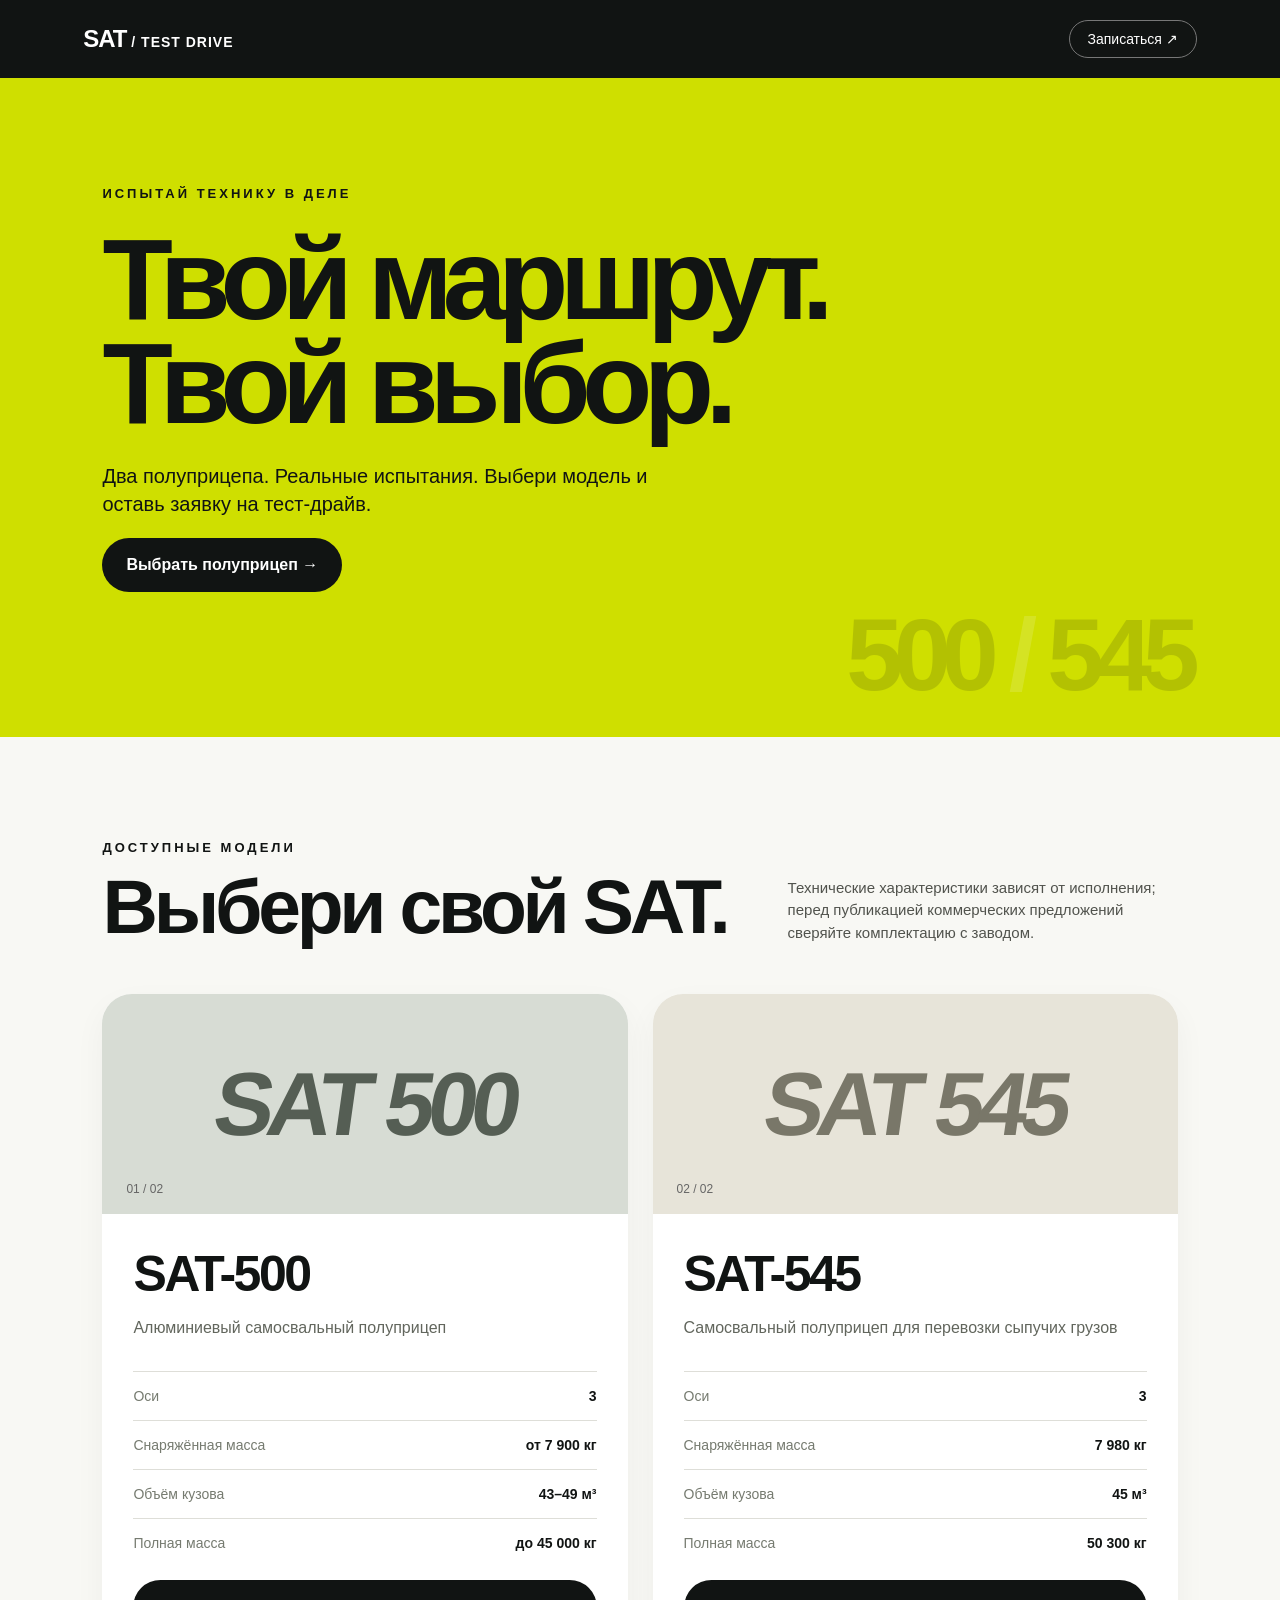
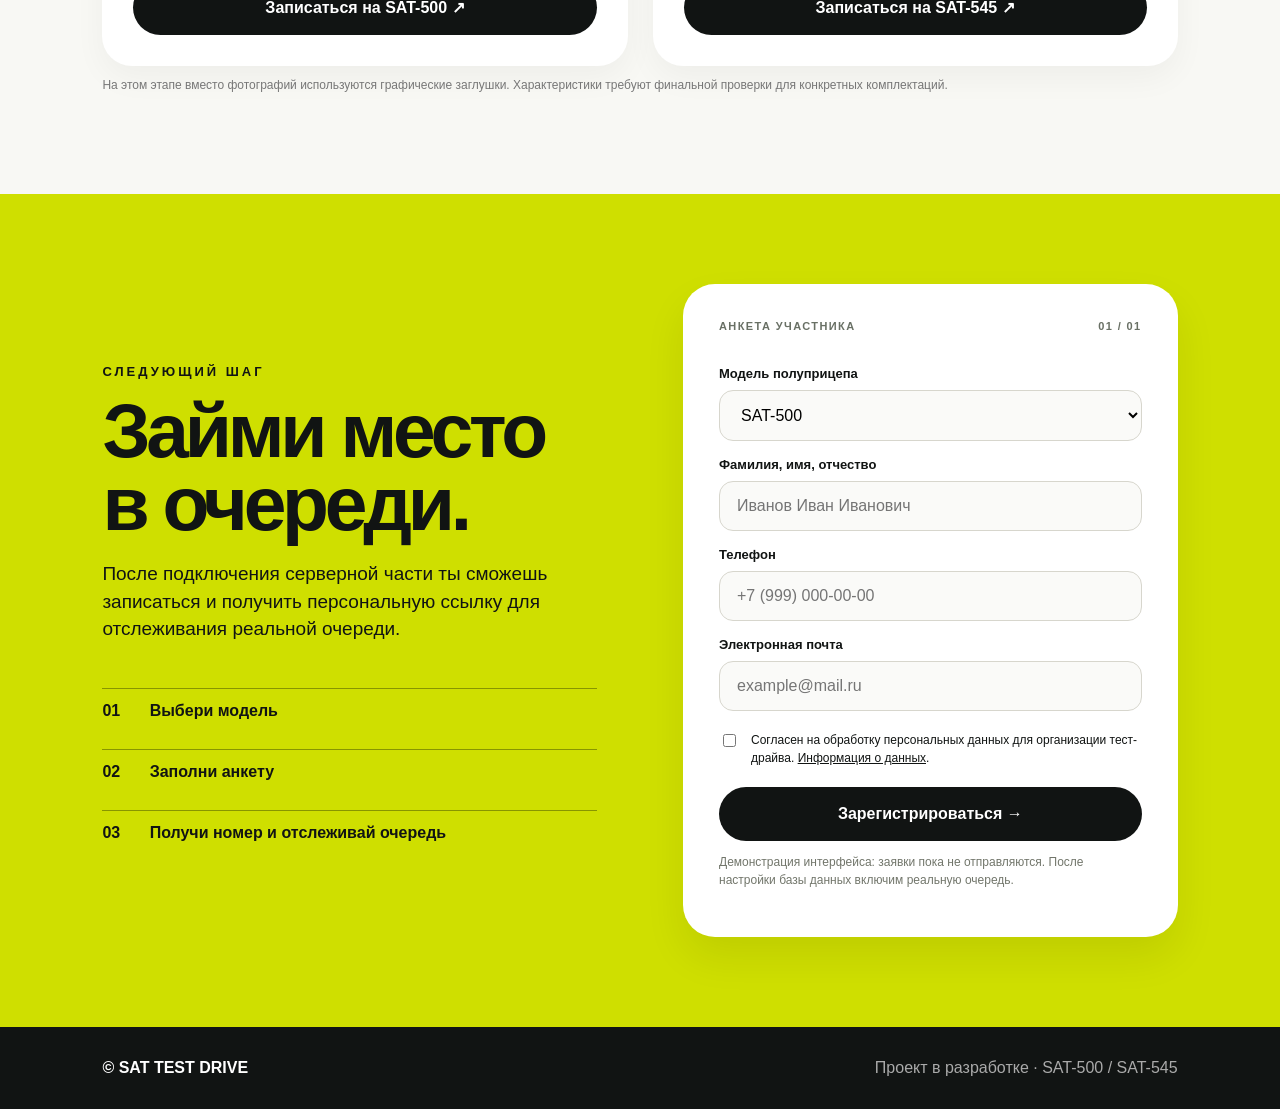
==== index.html @ 280008b7 "Add SAT Test Drive landing page and registration UI preview" ====
<!doctype html>
<html lang="ru"><head><meta charset="utf-8"><meta name="viewport" content="width=device-width,initial-scale=1"><meta name="theme-color" content="#cfdf00"><title>SAT Test Drive — запись на тест-драйв</title><meta name="description" content="Выберите полуприцеп SAT-500 или SAT-545 и запишитесь на тест-драйв."><link rel="stylesheet" href="assets/style.css"></head>
<body><header class="top"><a class="brand" href="#">SAT<span> / TEST DRIVE</span></a><a class="toplink" href="#form">Записаться ↗</a></header>
<main><section class="hero"><div class="eyebrow">ИСПЫТАЙ ТЕХНИКУ В ДЕЛЕ</div><h1>Твой маршрут.<br>Твой выбор.</h1><p>Два полуприцепа. Реальные испытания. Выбери модель и оставь заявку на тест-драйв.</p><a class="blackbutton" href="#models">Выбрать полуприцеп →</a><div class="hero-decoration">500 <span>/</span> 545</div></section>
<section class="models section" id="models"><div class="section-heading"><div><p class="eyebrow">ДОСТУПНЫЕ МОДЕЛИ</p><h2>Выбери свой SAT.</h2></div><p>Технические характеристики зависят от исполнения; перед публикацией коммерческих предложений сверяйте комплектацию с заводом.</p></div><div class="cards">
<article class="model-card"><div class="model-art"><div class="truck">SAT <strong>500</strong></div><span>01 / 02</span></div><div class="card-inside"><h3>SAT-500</h3><p class="muted">Алюминиевый самосвальный полуприцеп</p><div class="spec"><span>Оси</span><b>3</b></div><div class="spec"><span>Снаряжённая масса</span><b>от 7 900 кг</b></div><div class="spec"><span>Объём кузова</span><b>43–49 м³</b></div><div class="spec"><span>Полная масса</span><b>до 45 000 кг</b></div><button class="select-model" data-model="SAT-500">Записаться на SAT-500 ↗</button></div></article>
<article class="model-card"><div class="model-art second"><div class="truck">SAT <strong>545</strong></div><span>02 / 02</span></div><div class="card-inside"><h3>SAT-545</h3><p class="muted">Самосвальный полуприцеп для перевозки сыпучих грузов</p><div class="spec"><span>Оси</span><b>3</b></div><div class="spec"><span>Снаряжённая масса</span><b>7 980 кг</b></div><div class="spec"><span>Объём кузова</span><b>45 м³</b></div><div class="spec"><span>Полная масса</span><b>50 300 кг</b></div><button class="select-model" data-model="SAT-545">Записаться на SAT-545 ↗</button></div></article>
</div><p class="footnote">На этом этапе вместо фотографий используются графические заглушки. Характеристики требуют финальной проверки для конкретных комплектаций.</p></section>
<section class="signup section" id="form"><div class="signup-text"><p class="eyebrow">СЛЕДУЮЩИЙ ШАГ</p><h2>Займи место<br>в очереди.</h2><p>После подключения серверной части ты сможешь записаться и получить персональную ссылку для отслеживания реальной очереди.</p><div class="steps"><p><b>01</b> Выбери модель</p><p><b>02</b> Заполни анкету</p><p><b>03</b> Получи номер и отслеживай очередь</p></div></div><form class="form-card" id="application"><div class="form-top"><span>АНКЕТА УЧАСТНИКА</span><span>01 / 01</span></div><label for="model">Модель полуприцепа</label><select id="model" name="model" required><option>SAT-500</option><option>SAT-545</option></select><label for="fullname">Фамилия, имя, отчество</label><input id="fullname" name="name" autocomplete="name" placeholder="Иванов Иван Иванович" required minlength="5"><label for="phone">Телефон</label><input id="phone" name="phone" autocomplete="tel" type="tel" placeholder="+7 (999) 000-00-00" required><label for="email">Электронная почта</label><input id="email" name="email" autocomplete="email" type="email" placeholder="example@mail.ru" required><label class="consent"><input type="checkbox" required> <span>Согласен на обработку персональных данных для организации тест-драйва. <a href="privacy.html">Информация о данных</a>.</span></label><button class="submit" type="submit">Зарегистрироваться →</button><p class="form-notice" role="status" id="form-message">Демонстрация интерфейса: заявки пока не отправляются. После настройки базы данных включим реальную очередь.</p></form></section></main><footer>© SAT TEST DRIVE <span>Проект в разработке · SAT-500 / SAT-545</span></footer><script src="assets/app.js" defer></script></body></html>
---- assets/style.css ----
:root{--lime:#cfdf00;--black:#111413;--cream:#f8f8f4}*{box-sizing:border-box}html{scroll-behavior:smooth}body{margin:0;background:var(--cream);font-family:Arial,Helvetica,sans-serif;color:var(--black)}button,input,select{font:inherit}a{color:inherit}.top{height:78px;padding:0 6.5%;display:flex;align-items:center;justify-content:space-between;background:#111413;color:white}.brand{text-decoration:none;font-weight:900;font-size:24px;letter-spacing:-1px}.brand span{font-size:14px;letter-spacing:1px}.toplink{text-decoration:none;border:1px solid #777;border-radius:22px;padding:10px 18px;font-size:14px}.hero{position:relative;overflow:hidden;background:var(--lime);padding:108px 8% 145px;min-height:570px}.eyebrow{font-size:13px;font-weight:900;letter-spacing:3px}.hero h1{font-size:clamp(58px,9vw,138px);line-height:.9;letter-spacing:-.075em;margin:27px 0}.hero p{max-width:580px;font-size:20px;line-height:1.4}.blackbutton,.select-model,.submit{display:inline-block;border:0;border-radius:38px;background:var(--black);color:white;text-decoration:none;font-weight:800;padding:18px 24px;cursor:pointer}.hero-decoration{position:absolute;right:7%;bottom:23px;font-size:clamp(50px,8vw,130px);font-weight:900;opacity:.14;letter-spacing:-.09em}.hero-decoration span{color:white}.section{padding:90px 8%}.section-heading{display:flex;justify-content:space-between;gap:40px;align-items:end;margin-bottom:35px}.section-heading h2,.signup h2{font-size:clamp(43px,6vw,80px);line-height:.96;letter-spacing:-.055em;margin:15px 0}.section-heading>p{max-width:390px;color:#51534d;font-size:15px;line-height:1.5}.cards{display:grid;grid-template-columns:repeat(2,minmax(0,1fr));gap:25px}.model-card{background:#fff;border-radius:30px;overflow:hidden;box-shadow:0 12px 32px #0000000b}.model-art{position:relative;background:#d7dcd4;min-height:220px;display:flex;align-items:center;justify-content:center}.model-art.second{background:#e7e4d9}.model-art>span{position:absolute;bottom:18px;left:24px;color:#666;font-size:12px}.truck{font-size:clamp(45px,7vw,115px);font-weight:900;letter-spacing:-.075em;color:#555e54;transform:skew(-8deg)}.second .truck{color:#797769}.card-inside{padding:31px}.card-inside h3{font-size:50px;margin:0;letter-spacing:-.05em}.muted{color:#62665d;min-height:36px}.spec{border-top:1px solid #deded8;display:flex;justify-content:space-between;gap:20px;padding:16px 0;font-size:14px}.spec span{color:#767b70}.spec b{text-align:right}.select-model{width:100%;margin-top:13px}.footnote{font-size:12px;color:#777}.signup{background:var(--lime);display:grid;grid-template-columns:1fr 1fr;gap:8%;align-items:center}.signup-text>p:not(.eyebrow){max-width:480px;font-size:19px;line-height:1.45}.steps{margin-top:45px;font-weight:700}.steps p{border-top:1px solid #889500;padding:13px 0}.steps b{margin-right:25px}.form-card{background:white;padding:36px;border-radius:32px;display:flex;flex-direction:column;box-shadow:0 20px 40px #00000014}.form-top{display:flex;justify-content:space-between;font-size:11px;color:#697065;font-weight:900;letter-spacing:1.4px;margin-bottom:18px}.form-card>label:not(.consent){font-size:13px;font-weight:800;margin:16px 0 9px}.form-card>input,.form-card>select{border:1px solid #d7d6cd;border-radius:14px;padding:15px 17px;background:#fafaf8;min-width:0}.consent{display:flex;gap:12px;align-items:start;font-size:12px;line-height:1.5;margin:20px 0}.consent input{accent-color:#171717}.submit{width:100%}.form-notice{color:#72766b;font-size:12px;line-height:1.5}footer{background:var(--black);color:white;padding:32px 8%;font-weight:900;display:flex;justify-content:space-between;gap:20px}footer span{font-weight:400;color:#aaa}@media(max-width:760px){.top{height:64px;padding:0 6%}.brand{font-size:19px}.brand span{font-size:10px}.hero{padding:75px 6% 110px;min-height:460px}.hero p{font-size:17px}.section{padding:65px 6%}.section-heading{display:block}.cards,.signup{grid-template-columns:1fr}.signup{gap:35px}.form-card{padding:24px}.model-art{min-height:170px}.card-inside h3{font-size:40px}footer{display:block}footer span{display:block;margin-top:10px}}
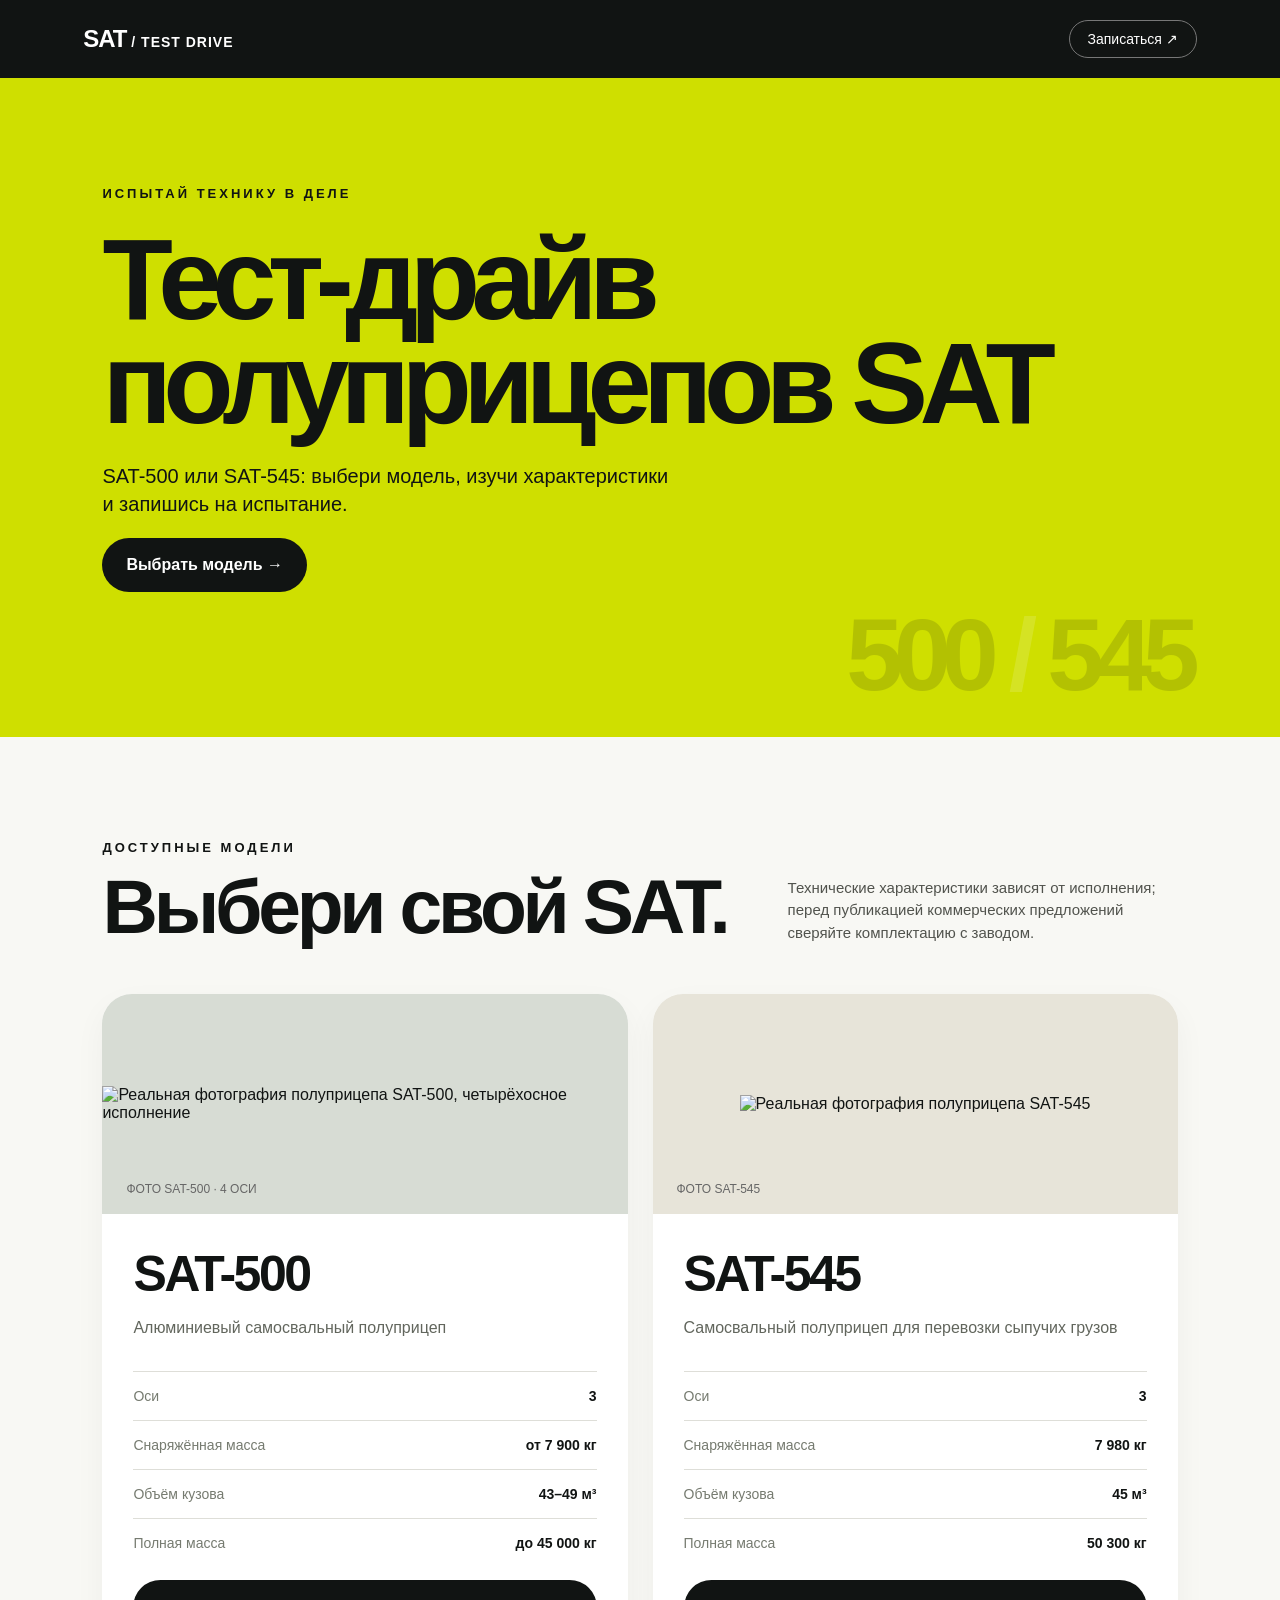
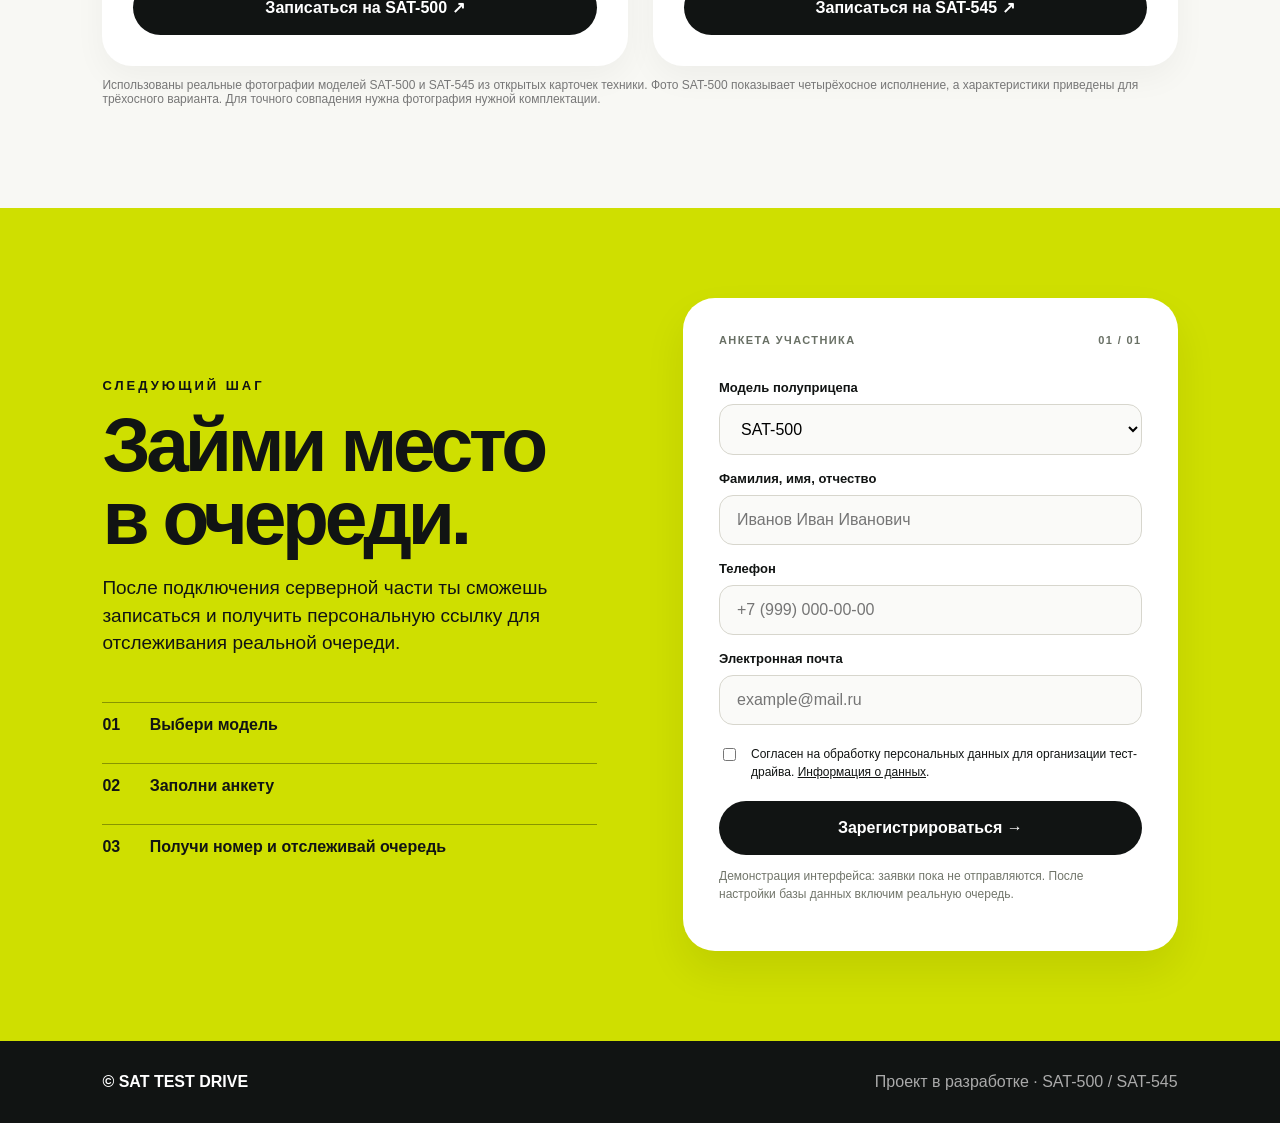
==== commit befa91c4: "Use real SAT trailer photos and compact hero copy" ====
--- a/index.html
+++ b/index.html
@@ -1,9 +1,9 @@
 <!doctype html>
 <html lang="ru"><head><meta charset="utf-8"><meta name="viewport" content="width=device-width,initial-scale=1"><meta name="theme-color" content="#cfdf00"><title>SAT Test Drive — запись на тест-драйв</title><meta name="description" content="Выберите полуприцеп SAT-500 или SAT-545 и запишитесь на тест-драйв."><link rel="stylesheet" href="assets/style.css"></head>
 <body><header class="top"><a class="brand" href="#">SAT<span> / TEST DRIVE</span></a><a class="toplink" href="#form">Записаться ↗</a></header>
-<main><section class="hero"><div class="eyebrow">ИСПЫТАЙ ТЕХНИКУ В ДЕЛЕ</div><h1>Твой маршрут.<br>Твой выбор.</h1><p>Два полуприцепа. Реальные испытания. Выбери модель и оставь заявку на тест-драйв.</p><a class="blackbutton" href="#models">Выбрать полуприцеп →</a><div class="hero-decoration">500 <span>/</span> 545</div></section>
+<main><section class="hero"><div class="eyebrow">ИСПЫТАЙ ТЕХНИКУ В ДЕЛЕ</div><h1>Тест-драйв<br>полуприцепов SAT</h1><p>SAT-500 или SAT-545: выбери модель, изучи характеристики и запишись на испытание.</p><a class="blackbutton" href="#models">Выбрать модель →</a><div class="hero-decoration">500 <span>/</span> 545</div></section>
 <section class="models section" id="models"><div class="section-heading"><div><p class="eyebrow">ДОСТУПНЫЕ МОДЕЛИ</p><h2>Выбери свой SAT.</h2></div><p>Технические характеристики зависят от исполнения; перед публикацией коммерческих предложений сверяйте комплектацию с заводом.</p></div><div class="cards">
-<article class="model-card"><div class="model-art"><div class="truck">SAT <strong>500</strong></div><span>01 / 02</span></div><div class="card-inside"><h3>SAT-500</h3><p class="muted">Алюминиевый самосвальный полуприцеп</p><div class="spec"><span>Оси</span><b>3</b></div><div class="spec"><span>Снаряжённая масса</span><b>от 7 900 кг</b></div><div class="spec"><span>Объём кузова</span><b>43–49 м³</b></div><div class="spec"><span>Полная масса</span><b>до 45 000 кг</b></div><button class="select-model" data-model="SAT-500">Записаться на SAT-500 ↗</button></div></article>
-<article class="model-card"><div class="model-art second"><div class="truck">SAT <strong>545</strong></div><span>02 / 02</span></div><div class="card-inside"><h3>SAT-545</h3><p class="muted">Самосвальный полуприцеп для перевозки сыпучих грузов</p><div class="spec"><span>Оси</span><b>3</b></div><div class="spec"><span>Снаряжённая масса</span><b>7 980 кг</b></div><div class="spec"><span>Объём кузова</span><b>45 м³</b></div><div class="spec"><span>Полная масса</span><b>50 300 кг</b></div><button class="select-model" data-model="SAT-545">Записаться на SAT-545 ↗</button></div></article>
-</div><p class="footnote">На этом этапе вместо фотографий используются графические заглушки. Характеристики требуют финальной проверки для конкретных комплектаций.</p></section>
+<article class="model-card"><div class="model-art photo"><img loading="lazy" src="https://frankfurt.apollo.olxcdn.com/v1/files/pwm90kp4ujse2-KZ/image%3Bs%3D4160x3120" alt="Реальная фотография полуприцепа SAT-500, четырёхосное исполнение"><span>ФОТО SAT-500 · 4 ОСИ</span></div><div class="card-inside"><h3>SAT-500</h3><p class="muted">Алюминиевый самосвальный полуприцеп</p><div class="spec"><span>Оси</span><b>3</b></div><div class="spec"><span>Снаряжённая масса</span><b>от 7 900 кг</b></div><div class="spec"><span>Объём кузова</span><b>43–49 м³</b></div><div class="spec"><span>Полная масса</span><b>до 45 000 кг</b></div><button class="select-model" data-model="SAT-500">Записаться на SAT-500 ↗</button></div></article>
+<article class="model-card"><div class="model-art photo second"><img loading="lazy" src="https://satpricep.ru/upload/dev2fun.imagecompress/webp/resize_cache/iblock/8a6/940_640_0/tsmisk24qf23z0ww7xgjf1qdowt82i4n.webp" alt="Реальная фотография полуприцепа SAT-545"><span>ФОТО SAT-545</span></div><div class="card-inside"><h3>SAT-545</h3><p class="muted">Самосвальный полуприцеп для перевозки сыпучих грузов</p><div class="spec"><span>Оси</span><b>3</b></div><div class="spec"><span>Снаряжённая масса</span><b>7 980 кг</b></div><div class="spec"><span>Объём кузова</span><b>45 м³</b></div><div class="spec"><span>Полная масса</span><b>50 300 кг</b></div><button class="select-model" data-model="SAT-545">Записаться на SAT-545 ↗</button></div></article>
+</div><p class="footnote">Использованы реальные фотографии моделей SAT-500 и SAT-545 из открытых карточек техники. Фото SAT-500 показывает четырёхосное исполнение, а характеристики приведены для трёхосного варианта. Для точного совпадения нужна фотография нужной комплектации.</p></section>
 <section class="signup section" id="form"><div class="signup-text"><p class="eyebrow">СЛЕДУЮЩИЙ ШАГ</p><h2>Займи место<br>в очереди.</h2><p>После подключения серверной части ты сможешь записаться и получить персональную ссылку для отслеживания реальной очереди.</p><div class="steps"><p><b>01</b> Выбери модель</p><p><b>02</b> Заполни анкету</p><p><b>03</b> Получи номер и отслеживай очередь</p></div></div><form class="form-card" id="application"><div class="form-top"><span>АНКЕТА УЧАСТНИКА</span><span>01 / 01</span></div><label for="model">Модель полуприцепа</label><select id="model" name="model" required><option>SAT-500</option><option>SAT-545</option></select><label for="fullname">Фамилия, имя, отчество</label><input id="fullname" name="name" autocomplete="name" placeholder="Иванов Иван Иванович" required minlength="5"><label for="phone">Телефон</label><input id="phone" name="phone" autocomplete="tel" type="tel" placeholder="+7 (999) 000-00-00" required><label for="email">Электронная почта</label><input id="email" name="email" autocomplete="email" type="email" placeholder="example@mail.ru" required><label class="consent"><input type="checkbox" required> <span>Согласен на обработку персональных данных для организации тест-драйва. <a href="privacy.html">Информация о данных</a>.</span></label><button class="submit" type="submit">Зарегистрироваться →</button><p class="form-notice" role="status" id="form-message">Демонстрация интерфейса: заявки пока не отправляются. После настройки базы данных включим реальную очередь.</p></form></section></main><footer>© SAT TEST DRIVE <span>Проект в разработке · SAT-500 / SAT-545</span></footer><script src="assets/app.js" defer></script></body></html>
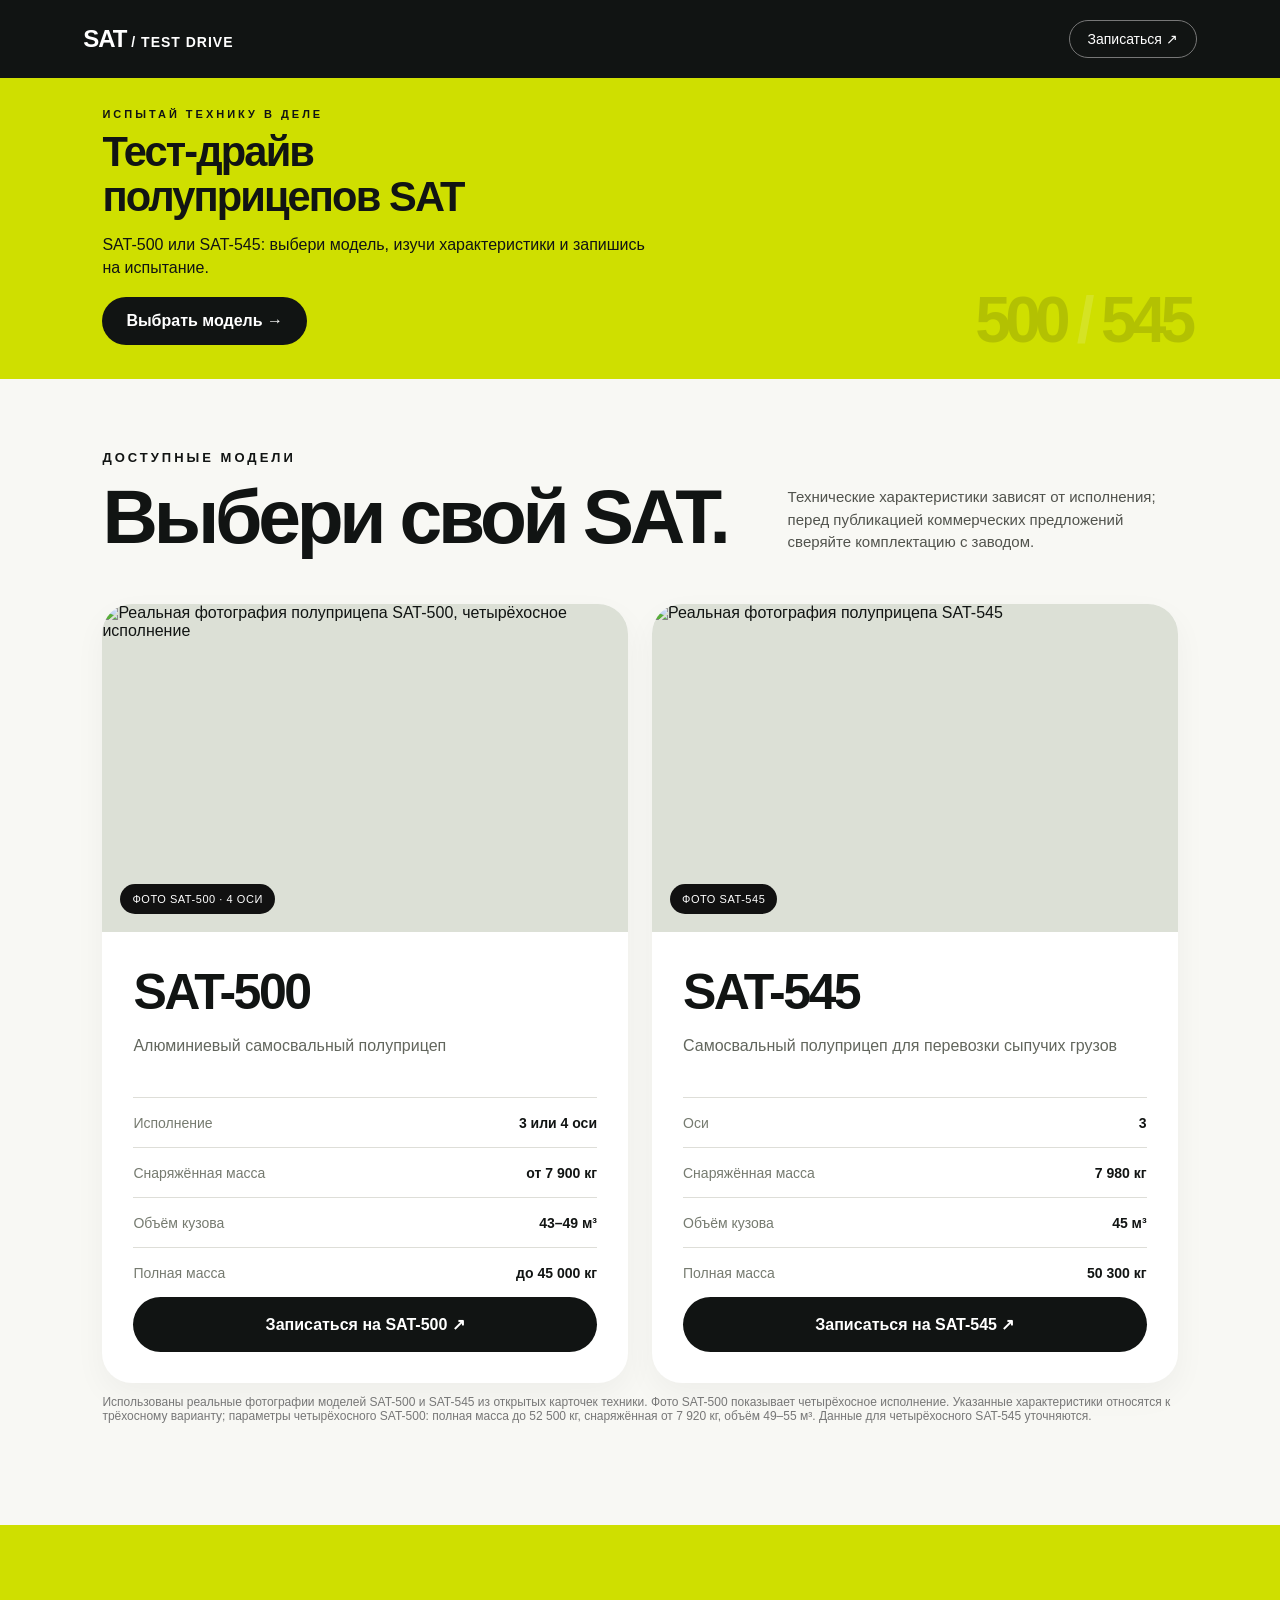
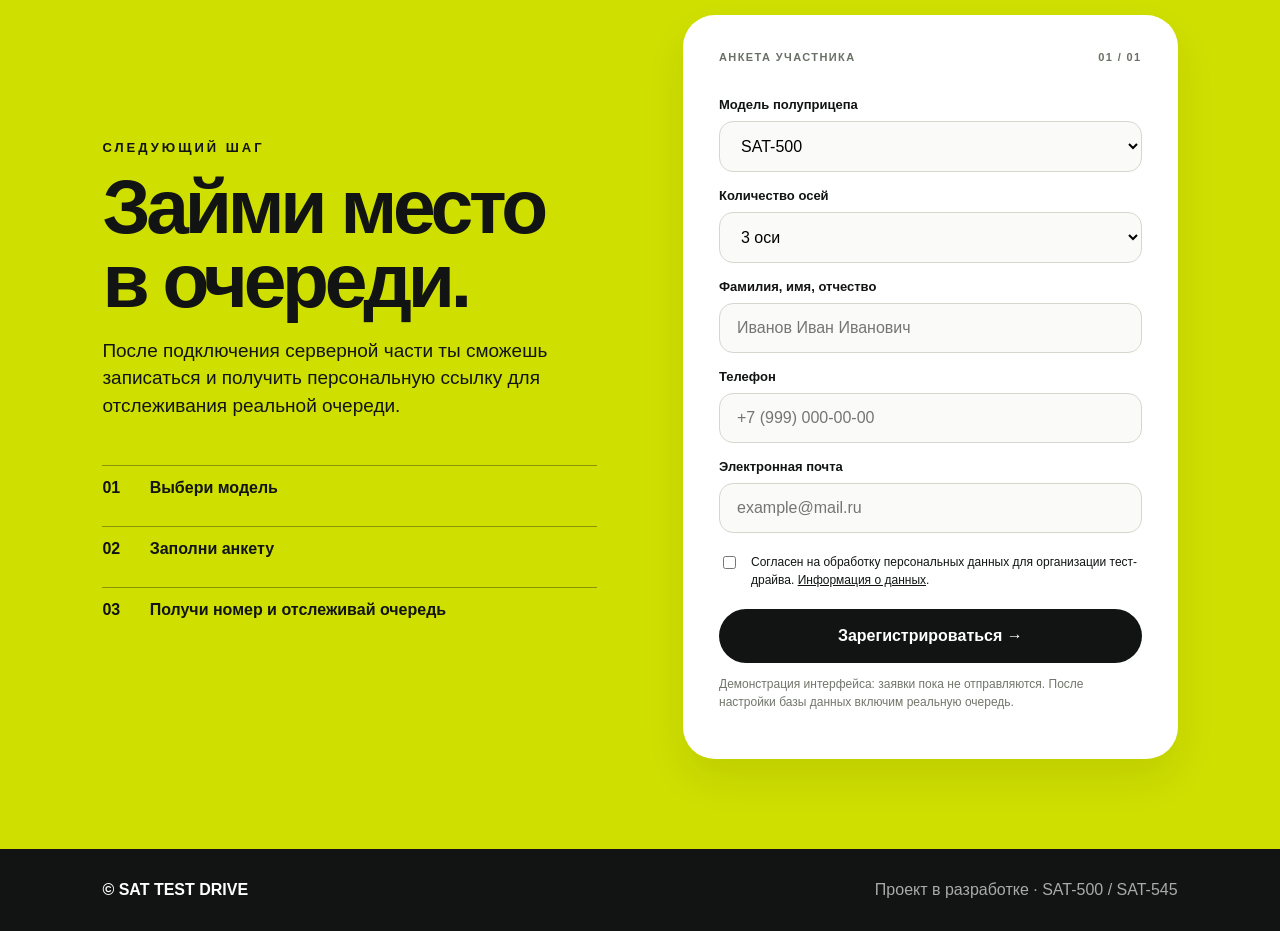
==== commit 4221fbb8: "Support three- and four-axle test drive configurations" ====
--- a/index.html
+++ b/index.html
@@ -3,7 +3,7 @@
 <body><header class="top"><a class="brand" href="#">SAT<span> / TEST DRIVE</span></a><a class="toplink" href="#form">Записаться ↗</a></header>
 <main><section class="hero"><div class="eyebrow">ИСПЫТАЙ ТЕХНИКУ В ДЕЛЕ</div><h1>Тест-драйв<br>полуприцепов SAT</h1><p>SAT-500 или SAT-545: выбери модель, изучи характеристики и запишись на испытание.</p><a class="blackbutton" href="#models">Выбрать модель →</a><div class="hero-decoration">500 <span>/</span> 545</div></section>
 <section class="models section" id="models"><div class="section-heading"><div><p class="eyebrow">ДОСТУПНЫЕ МОДЕЛИ</p><h2>Выбери свой SAT.</h2></div><p>Технические характеристики зависят от исполнения; перед публикацией коммерческих предложений сверяйте комплектацию с заводом.</p></div><div class="cards">
-<article class="model-card"><div class="model-art photo"><img loading="lazy" src="https://frankfurt.apollo.olxcdn.com/v1/files/pwm90kp4ujse2-KZ/image%3Bs%3D4160x3120" alt="Реальная фотография полуприцепа SAT-500, четырёхосное исполнение"><span>ФОТО SAT-500 · 4 ОСИ</span></div><div class="card-inside"><h3>SAT-500</h3><p class="muted">Алюминиевый самосвальный полуприцеп</p><div class="spec"><span>Оси</span><b>3</b></div><div class="spec"><span>Снаряжённая масса</span><b>от 7 900 кг</b></div><div class="spec"><span>Объём кузова</span><b>43–49 м³</b></div><div class="spec"><span>Полная масса</span><b>до 45 000 кг</b></div><button class="select-model" data-model="SAT-500">Записаться на SAT-500 ↗</button></div></article>
+<article class="model-card"><div class="model-art photo"><img loading="lazy" src="https://frankfurt.apollo.olxcdn.com/v1/files/pwm90kp4ujse2-KZ/image%3Bs%3D4160x3120" alt="Реальная фотография полуприцепа SAT-500, четырёхосное исполнение"><span>ФОТО SAT-500 · 4 ОСИ</span></div><div class="card-inside"><h3>SAT-500</h3><p class="muted">Алюминиевый самосвальный полуприцеп</p><div class="spec"><span>Исполнение</span><b>3 или 4 оси</b></div><div class="spec"><span>Снаряжённая масса</span><b>от 7 900 кг</b></div><div class="spec"><span>Объём кузова</span><b>43–49 м³</b></div><div class="spec"><span>Полная масса</span><b>до 45 000 кг</b></div><button class="select-model" data-model="SAT-500">Записаться на SAT-500 ↗</button></div></article>
 <article class="model-card"><div class="model-art photo second"><img loading="lazy" src="https://satpricep.ru/upload/dev2fun.imagecompress/webp/resize_cache/iblock/8a6/940_640_0/tsmisk24qf23z0ww7xgjf1qdowt82i4n.webp" alt="Реальная фотография полуприцепа SAT-545"><span>ФОТО SAT-545</span></div><div class="card-inside"><h3>SAT-545</h3><p class="muted">Самосвальный полуприцеп для перевозки сыпучих грузов</p><div class="spec"><span>Оси</span><b>3</b></div><div class="spec"><span>Снаряжённая масса</span><b>7 980 кг</b></div><div class="spec"><span>Объём кузова</span><b>45 м³</b></div><div class="spec"><span>Полная масса</span><b>50 300 кг</b></div><button class="select-model" data-model="SAT-545">Записаться на SAT-545 ↗</button></div></article>
-</div><p class="footnote">Использованы реальные фотографии моделей SAT-500 и SAT-545 из открытых карточек техники. Фото SAT-500 показывает четырёхосное исполнение, а характеристики приведены для трёхосного варианта. Для точного совпадения нужна фотография нужной комплектации.</p></section>
-<section class="signup section" id="form"><div class="signup-text"><p class="eyebrow">СЛЕДУЮЩИЙ ШАГ</p><h2>Займи место<br>в очереди.</h2><p>После подключения серверной части ты сможешь записаться и получить персональную ссылку для отслеживания реальной очереди.</p><div class="steps"><p><b>01</b> Выбери модель</p><p><b>02</b> Заполни анкету</p><p><b>03</b> Получи номер и отслеживай очередь</p></div></div><form class="form-card" id="application"><div class="form-top"><span>АНКЕТА УЧАСТНИКА</span><span>01 / 01</span></div><label for="model">Модель полуприцепа</label><select id="model" name="model" required><option>SAT-500</option><option>SAT-545</option></select><label for="fullname">Фамилия, имя, отчество</label><input id="fullname" name="name" autocomplete="name" placeholder="Иванов Иван Иванович" required minlength="5"><label for="phone">Телефон</label><input id="phone" name="phone" autocomplete="tel" type="tel" placeholder="+7 (999) 000-00-00" required><label for="email">Электронная почта</label><input id="email" name="email" autocomplete="email" type="email" placeholder="example@mail.ru" required><label class="consent"><input type="checkbox" required> <span>Согласен на обработку персональных данных для организации тест-драйва. <a href="privacy.html">Информация о данных</a>.</span></label><button class="submit" type="submit">Зарегистрироваться →</button><p class="form-notice" role="status" id="form-message">Демонстрация интерфейса: заявки пока не отправляются. После настройки базы данных включим реальную очередь.</p></form></section></main><footer>© SAT TEST DRIVE <span>Проект в разработке · SAT-500 / SAT-545</span></footer><script src="assets/app.js" defer></script></body></html>+</div><p class="footnote">Использованы реальные фотографии моделей SAT-500 и SAT-545 из открытых карточек техники. Фото SAT-500 показывает четырёхосное исполнение. Указанные характеристики относятся к трёхосному варианту; параметры четырёхосного SAT-500: полная масса до 52 500 кг, снаряжённая от 7 920 кг, объём 49–55 м³. Данные для четырёхосного SAT-545 уточняются.</p></section>
+<section class="signup section" id="form"><div class="signup-text"><p class="eyebrow">СЛЕДУЮЩИЙ ШАГ</p><h2>Займи место<br>в очереди.</h2><p>После подключения серверной части ты сможешь записаться и получить персональную ссылку для отслеживания реальной очереди.</p><div class="steps"><p><b>01</b> Выбери модель</p><p><b>02</b> Заполни анкету</p><p><b>03</b> Получи номер и отслеживай очередь</p></div></div><form class="form-card" id="application"><div class="form-top"><span>АНКЕТА УЧАСТНИКА</span><span>01 / 01</span></div><label for="model">Модель полуприцепа</label><select id="model" name="model" required><option>SAT-500</option><option>SAT-545</option></select><label for="axles">Количество осей</label><select id="axles" name="axles" required><option value="3">3 оси</option><option value="4">4 оси</option></select><label for="fullname">Фамилия, имя, отчество</label><input id="fullname" name="name" autocomplete="name" placeholder="Иванов Иван Иванович" required minlength="5"><label for="phone">Телефон</label><input id="phone" name="phone" autocomplete="tel" type="tel" placeholder="+7 (999) 000-00-00" required><label for="email">Электронная почта</label><input id="email" name="email" autocomplete="email" type="email" placeholder="example@mail.ru" required><label class="consent"><input type="checkbox" required> <span>Согласен на обработку персональных данных для организации тест-драйва. <a href="privacy.html">Информация о данных</a>.</span></label><button class="submit" type="submit">Зарегистрироваться →</button><p class="form-notice" role="status" id="form-message">Демонстрация интерфейса: заявки пока не отправляются. После настройки базы данных включим реальную очередь.</p></form></section></main><footer>© SAT TEST DRIVE <span>Проект в разработке · SAT-500 / SAT-545</span></footer><script src="assets/app.js" defer></script></body></html>
--- a/assets/style.css
+++ b/assets/style.css
@@ -1 +1,27 @@
-:root{--lime:#cfdf00;--black:#111413;--cream:#f8f8f4}*{box-sizing:border-box}html{scroll-behavior:smooth}body{margin:0;background:var(--cream);font-family:Arial,Helvetica,sans-serif;color:var(--black)}button,input,select{font:inherit}a{color:inherit}.top{height:78px;padding:0 6.5%;display:flex;align-items:center;justify-content:space-between;background:#111413;color:white}.brand{text-decoration:none;font-weight:900;font-size:24px;letter-spacing:-1px}.brand span{font-size:14px;letter-spacing:1px}.toplink{text-decoration:none;border:1px solid #777;border-radius:22px;padding:10px 18px;font-size:14px}.hero{position:relative;overflow:hidden;background:var(--lime);padding:108px 8% 145px;min-height:570px}.eyebrow{font-size:13px;font-weight:900;letter-spacing:3px}.hero h1{font-size:clamp(58px,9vw,138px);line-height:.9;letter-spacing:-.075em;margin:27px 0}.hero p{max-width:580px;font-size:20px;line-height:1.4}.blackbutton,.select-model,.submit{display:inline-block;border:0;border-radius:38px;background:var(--black);color:white;text-decoration:none;font-weight:800;padding:18px 24px;cursor:pointer}.hero-decoration{position:absolute;right:7%;bottom:23px;font-size:clamp(50px,8vw,130px);font-weight:900;opacity:.14;letter-spacing:-.09em}.hero-decoration span{color:white}.section{padding:90px 8%}.section-heading{display:flex;justify-content:space-between;gap:40px;align-items:end;margin-bottom:35px}.section-heading h2,.signup h2{font-size:clamp(43px,6vw,80px);line-height:.96;letter-spacing:-.055em;margin:15px 0}.section-heading>p{max-width:390px;color:#51534d;font-size:15px;line-height:1.5}.cards{display:grid;grid-template-columns:repeat(2,minmax(0,1fr));gap:25px}.model-card{background:#fff;border-radius:30px;overflow:hidden;box-shadow:0 12px 32px #0000000b}.model-art{position:relative;background:#d7dcd4;min-height:220px;display:flex;align-items:center;justify-content:center}.model-art.second{background:#e7e4d9}.model-art>span{position:absolute;bottom:18px;left:24px;color:#666;font-size:12px}.truck{font-size:clamp(45px,7vw,115px);font-weight:900;letter-spacing:-.075em;color:#555e54;transform:skew(-8deg)}.second .truck{color:#797769}.card-inside{padding:31px}.card-inside h3{font-size:50px;margin:0;letter-spacing:-.05em}.muted{color:#62665d;min-height:36px}.spec{border-top:1px solid #deded8;display:flex;justify-content:space-between;gap:20px;padding:16px 0;font-size:14px}.spec span{color:#767b70}.spec b{text-align:right}.select-model{width:100%;margin-top:13px}.footnote{font-size:12px;color:#777}.signup{background:var(--lime);display:grid;grid-template-columns:1fr 1fr;gap:8%;align-items:center}.signup-text>p:not(.eyebrow){max-width:480px;font-size:19px;line-height:1.45}.steps{margin-top:45px;font-weight:700}.steps p{border-top:1px solid #889500;padding:13px 0}.steps b{margin-right:25px}.form-card{background:white;padding:36px;border-radius:32px;display:flex;flex-direction:column;box-shadow:0 20px 40px #00000014}.form-top{display:flex;justify-content:space-between;font-size:11px;color:#697065;font-weight:900;letter-spacing:1.4px;margin-bottom:18px}.form-card>label:not(.consent){font-size:13px;font-weight:800;margin:16px 0 9px}.form-card>input,.form-card>select{border:1px solid #d7d6cd;border-radius:14px;padding:15px 17px;background:#fafaf8;min-width:0}.consent{display:flex;gap:12px;align-items:start;font-size:12px;line-height:1.5;margin:20px 0}.consent input{accent-color:#171717}.submit{width:100%}.form-notice{color:#72766b;font-size:12px;line-height:1.5}footer{background:var(--black);color:white;padding:32px 8%;font-weight:900;display:flex;justify-content:space-between;gap:20px}footer span{font-weight:400;color:#aaa}@media(max-width:760px){.top{height:64px;padding:0 6%}.brand{font-size:19px}.brand span{font-size:10px}.hero{padding:75px 6% 110px;min-height:460px}.hero p{font-size:17px}.section{padding:65px 6%}.section-heading{display:block}.cards,.signup{grid-template-columns:1fr}.signup{gap:35px}.form-card{padding:24px}.model-art{min-height:170px}.card-inside h3{font-size:40px}footer{display:block}footer span{display:block;margin-top:10px}}+:root{--lime:#cfdf00;--black:#111413;--cream:#f8f8f4}*{box-sizing:border-box}html{scroll-behavior:smooth}body{margin:0;background:var(--cream);font-family:Arial,Helvetica,sans-serif;color:var(--black)}button,input,select{font:inherit}a{color:inherit}.top{height:78px;padding:0 6.5%;display:flex;align-items:center;justify-content:space-between;background:#111413;color:white}.brand{text-decoration:none;font-weight:900;font-size:24px;letter-spacing:-1px}.brand span{font-size:14px;letter-spacing:1px}.toplink{text-decoration:none;border:1px solid #777;border-radius:22px;padding:10px 18px;font-size:14px}.hero{position:relative;overflow:hidden;background:var(--lime);padding:108px 8% 145px;min-height:570px}.eyebrow{font-size:13px;font-weight:900;letter-spacing:3px}.hero h1{font-size:clamp(58px,9vw,138px);line-height:.9;letter-spacing:-.075em;margin:27px 0}.hero p{max-width:580px;font-size:20px;line-height:1.4}.blackbutton,.select-model,.submit{display:inline-block;border:0;border-radius:38px;background:var(--black);color:white;text-decoration:none;font-weight:800;padding:18px 24px;cursor:pointer}.hero-decoration{position:absolute;right:7%;bottom:23px;font-size:clamp(50px,8vw,130px);font-weight:900;opacity:.14;letter-spacing:-.09em}.hero-decoration span{color:white}.section{padding:90px 8%}.section-heading{display:flex;justify-content:space-between;gap:40px;align-items:end;margin-bottom:35px}.section-heading h2,.signup h2{font-size:clamp(43px,6vw,80px);line-height:.96;letter-spacing:-.055em;margin:15px 0}.section-heading>p{max-width:390px;color:#51534d;font-size:15px;line-height:1.5}.cards{display:grid;grid-template-columns:repeat(2,minmax(0,1fr));gap:25px}.model-card{background:#fff;border-radius:30px;overflow:hidden;box-shadow:0 12px 32px #0000000b}.model-art{position:relative;background:#d7dcd4;min-height:220px;display:flex;align-items:center;justify-content:center}.model-art.second{background:#e7e4d9}.model-art>span{position:absolute;bottom:18px;left:24px;color:#666;font-size:12px}.truck{font-size:clamp(45px,7vw,115px);font-weight:900;letter-spacing:-.075em;color:#555e54;transform:skew(-8deg)}.second .truck{color:#797769}.card-inside{padding:31px}.card-inside h3{font-size:50px;margin:0;letter-spacing:-.05em}.muted{color:#62665d;min-height:36px}.spec{border-top:1px solid #deded8;display:flex;justify-content:space-between;gap:20px;padding:16px 0;font-size:14px}.spec span{color:#767b70}.spec b{text-align:right}.select-model{width:100%;margin-top:13px}.footnote{font-size:12px;color:#777}.signup{background:var(--lime);display:grid;grid-template-columns:1fr 1fr;gap:8%;align-items:center}.signup-text>p:not(.eyebrow){max-width:480px;font-size:19px;line-height:1.45}.steps{margin-top:45px;font-weight:700}.steps p{border-top:1px solid #889500;padding:13px 0}.steps b{margin-right:25px}.form-card{background:white;padding:36px;border-radius:32px;display:flex;flex-direction:column;box-shadow:0 20px 40px #00000014}.form-top{display:flex;justify-content:space-between;font-size:11px;color:#697065;font-weight:900;letter-spacing:1.4px;margin-bottom:18px}.form-card>label:not(.consent){font-size:13px;font-weight:800;margin:16px 0 9px}.form-card>input,.form-card>select{border:1px solid #d7d6cd;border-radius:14px;padding:15px 17px;background:#fafaf8;min-width:0}.consent{display:flex;gap:12px;align-items:start;font-size:12px;line-height:1.5;margin:20px 0}.consent input{accent-color:#171717}.submit{width:100%}.form-notice{color:#72766b;font-size:12px;line-height:1.5}footer{background:var(--black);color:white;padding:32px 8%;font-weight:900;display:flex;justify-content:space-between;gap:20px}footer span{font-weight:400;color:#aaa}@media(max-width:760px){.top{height:64px;padding:0 6%}.brand{font-size:19px}.brand span{font-size:10px}.hero{padding:75px 6% 110px;min-height:460px}.hero p{font-size:17px}.section{padding:65px 6%}.section-heading{display:block}.cards,.signup{grid-template-columns:1fr}.signup{gap:35px}.form-card{padding:24px}.model-art{min-height:170px}.card-inside h3{font-size:40px}footer{display:block}footer span{display:block;margin-top:10px}}
+/* Compact first screen and real model photography */
+.hero{padding:48px 8% 52px;min-height:350px}
+.hero h1{font-size:clamp(42px,5.4vw,76px);line-height:.98;margin:16px 0 20px;max-width:800px}
+.hero p{font-size:18px;max-width:560px;margin:0 0 22px;line-height:1.5}
+.hero .blackbutton{padding:15px 24px}
+.hero-decoration{font-size:clamp(44px,7vw,96px);bottom:26px}
+.section.models{padding-top:58px}
+.model-art.photo{height:auto;aspect-ratio:16/10;min-height:0;overflow:hidden;display:block;background:#dce0d6}
+.model-art.photo img{display:block;width:100%;height:100%;object-fit:cover;position:absolute;inset:0}
+.model-art.photo>span{z-index:1;background:#111;color:#fff;left:18px;bottom:18px;padding:9px 12px;border-radius:20px;font-size:11px;letter-spacing:.05em}
+@media(max-width:760px){.hero{padding:36px 6% 44px;min-height:0}.hero h1{font-size:clamp(39px,10vw,58px)}.hero p{font-size:16px}.hero-decoration{position:static;margin-top:28px;font-size:55px}.section.models{padding-top:42px}}
+
+/* Layout correction: genuinely compact heading and equal-height model cards */
+.hero{min-height:0;padding:30px 8% 34px}
+.hero h1{font-size:clamp(30px,3.25vw,49px);line-height:1.08;letter-spacing:-.045em;margin:10px 0 14px;max-width:620px}
+.hero p{font-size:16px;max-width:550px;margin:0 0 18px;line-height:1.42}
+.hero .eyebrow{font-size:11px}
+.hero-decoration{font-size:clamp(38px,5vw,70px);bottom:22px}
+.cards{display:grid;grid-template-columns:repeat(2,minmax(0,1fr));align-items:stretch;gap:24px}
+.model-card{display:flex;flex-direction:column;min-width:0;height:100%}
+.model-art.photo{flex:0 0 auto;width:100%;aspect-ratio:16/10;position:relative}
+.card-inside{display:flex;flex:1;flex-direction:column;min-width:0}
+.card-inside .muted{min-height:44px}
+.card-inside .spec{min-height:50px;align-items:center}
+.card-inside .select-model{margin-top:auto;flex-shrink:0}
+@media(max-width:760px){.hero{padding:28px 6% 30px}.hero h1{font-size:clamp(29px,7.8vw,42px)}.hero p{font-size:15px}.cards{grid-template-columns:1fr}.card-inside .muted{min-height:0}}
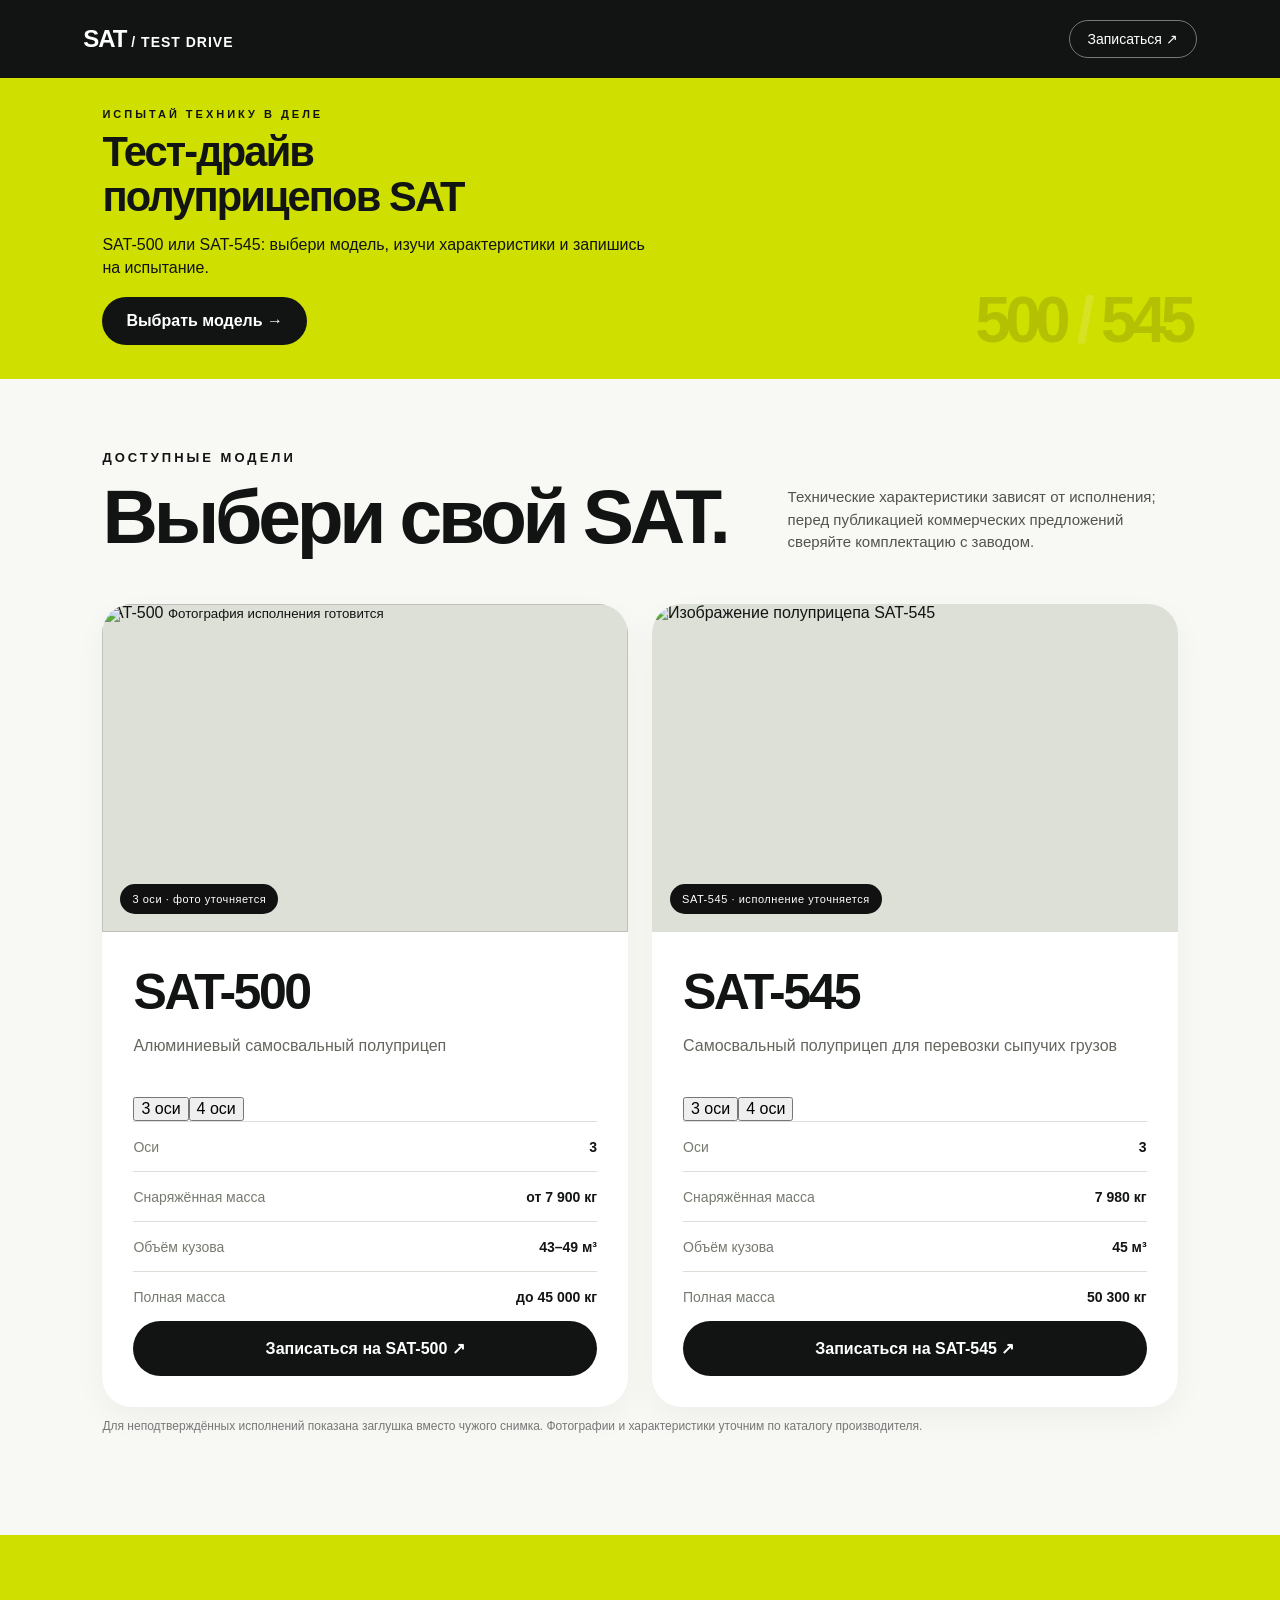
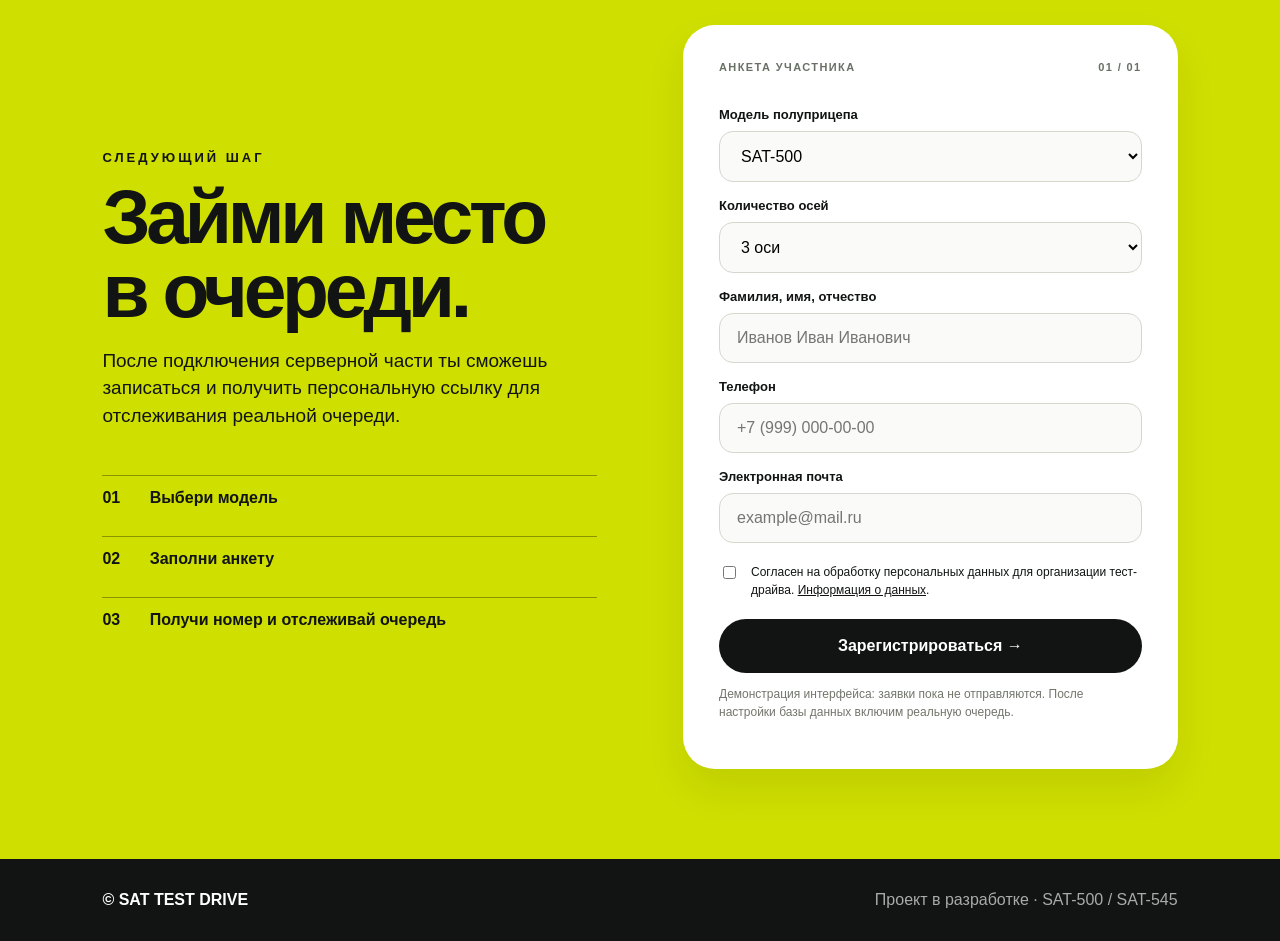
==== commit 5d70e178: "Add live 3/4-axle variants to model cards and booking flow" ====
--- a/index.html
+++ b/index.html
@@ -3,7 +3,16 @@
 <body><header class="top"><a class="brand" href="#">SAT<span> / TEST DRIVE</span></a><a class="toplink" href="#form">Записаться ↗</a></header>
 <main><section class="hero"><div class="eyebrow">ИСПЫТАЙ ТЕХНИКУ В ДЕЛЕ</div><h1>Тест-драйв<br>полуприцепов SAT</h1><p>SAT-500 или SAT-545: выбери модель, изучи характеристики и запишись на испытание.</p><a class="blackbutton" href="#models">Выбрать модель →</a><div class="hero-decoration">500 <span>/</span> 545</div></section>
 <section class="models section" id="models"><div class="section-heading"><div><p class="eyebrow">ДОСТУПНЫЕ МОДЕЛИ</p><h2>Выбери свой SAT.</h2></div><p>Технические характеристики зависят от исполнения; перед публикацией коммерческих предложений сверяйте комплектацию с заводом.</p></div><div class="cards">
-<article class="model-card"><div class="model-art photo"><img loading="lazy" src="https://frankfurt.apollo.olxcdn.com/v1/files/pwm90kp4ujse2-KZ/image%3Bs%3D4160x3120" alt="Реальная фотография полуприцепа SAT-500, четырёхосное исполнение"><span>ФОТО SAT-500 · 4 ОСИ</span></div><div class="card-inside"><h3>SAT-500</h3><p class="muted">Алюминиевый самосвальный полуприцеп</p><div class="spec"><span>Исполнение</span><b>3 или 4 оси</b></div><div class="spec"><span>Снаряжённая масса</span><b>от 7 900 кг</b></div><div class="spec"><span>Объём кузова</span><b>43–49 м³</b></div><div class="spec"><span>Полная масса</span><b>до 45 000 кг</b></div><button class="select-model" data-model="SAT-500">Записаться на SAT-500 ↗</button></div></article>
-<article class="model-card"><div class="model-art photo second"><img loading="lazy" src="https://satpricep.ru/upload/dev2fun.imagecompress/webp/resize_cache/iblock/8a6/940_640_0/tsmisk24qf23z0ww7xgjf1qdowt82i4n.webp" alt="Реальная фотография полуприцепа SAT-545"><span>ФОТО SAT-545</span></div><div class="card-inside"><h3>SAT-545</h3><p class="muted">Самосвальный полуприцеп для перевозки сыпучих грузов</p><div class="spec"><span>Оси</span><b>3</b></div><div class="spec"><span>Снаряжённая масса</span><b>7 980 кг</b></div><div class="spec"><span>Объём кузова</span><b>45 м³</b></div><div class="spec"><span>Полная масса</span><b>50 300 кг</b></div><button class="select-model" data-model="SAT-545">Записаться на SAT-545 ↗</button></div></article>
-</div><p class="footnote">Использованы реальные фотографии моделей SAT-500 и SAT-545 из открытых карточек техники. Фото SAT-500 показывает четырёхосное исполнение. Указанные характеристики относятся к трёхосному варианту; параметры четырёхосного SAT-500: полная масса до 52 500 кг, снаряжённая от 7 920 кг, объём 49–55 м³. Данные для четырёхосного SAT-545 уточняются.</p></section>
+<article class="model-card" data-card-model="SAT-500">
+<div class="model-art photo"><img loading="lazy" src="" alt="" hidden><div class="photo-placeholder">SAT-500 <small>Фотография исполнения готовится</small></div><span class="photo-caption">3 оси · фото уточняется</span></div>
+<div class="card-inside"><h3>SAT-500</h3><p class="muted">Алюминиевый самосвальный полуприцеп</p>
+<div class="axle-select" role="group" aria-label="Количество осей SAT-500"><button type="button" class="axle-option is-active" data-axles="3" aria-pressed="true">3 оси</button><button type="button" class="axle-option" data-axles="4" aria-pressed="false">4 оси</button></div>
+<div class="spec"><span>Оси</span><b data-spec="axles">3</b></div><div class="spec"><span>Снаряжённая масса</span><b data-spec="curb">от 7 900 кг</b></div><div class="spec"><span>Объём кузова</span><b data-spec="volume">43–49 м³</b></div><div class="spec"><span>Полная масса</span><b data-spec="gross">до 45 000 кг</b></div>
+<button class="select-model" data-model="SAT-500">Записаться на SAT-500 ↗</button></div></article>
+<article class="model-card" data-card-model="SAT-545">
+<div class="model-art photo second"><img loading="lazy" src="https://satpricep.ru/upload/dev2fun.imagecompress/webp/resize_cache/iblock/8a6/940_640_0/tsmisk24qf23z0ww7xgjf1qdowt82i4n.webp" alt="Изображение полуприцепа SAT-545"><div class="photo-placeholder" hidden>SAT-545 <small>Фотография исполнения готовится</small></div><span class="photo-caption">SAT-545 · исполнение уточняется</span></div>
+<div class="card-inside"><h3>SAT-545</h3><p class="muted">Самосвальный полуприцеп для перевозки сыпучих грузов</p>
+<div class="axle-select" role="group" aria-label="Количество осей SAT-545"><button type="button" class="axle-option is-active" data-axles="3" aria-pressed="true">3 оси</button><button type="button" class="axle-option" data-axles="4" aria-pressed="false">4 оси</button></div>
+<div class="spec"><span>Оси</span><b data-spec="axles">3</b></div><div class="spec"><span>Снаряжённая масса</span><b data-spec="curb">7 980 кг</b></div><div class="spec"><span>Объём кузова</span><b data-spec="volume">45 м³</b></div><div class="spec"><span>Полная масса</span><b data-spec="gross">50 300 кг</b></div>
+<button class="select-model" data-model="SAT-545">Записаться на SAT-545 ↗</button></div></article></div><p class="footnote">Для неподтверждённых исполнений показана заглушка вместо чужого снимка. Фотографии и характеристики уточним по каталогу производителя.</p></section>
 <section class="signup section" id="form"><div class="signup-text"><p class="eyebrow">СЛЕДУЮЩИЙ ШАГ</p><h2>Займи место<br>в очереди.</h2><p>После подключения серверной части ты сможешь записаться и получить персональную ссылку для отслеживания реальной очереди.</p><div class="steps"><p><b>01</b> Выбери модель</p><p><b>02</b> Заполни анкету</p><p><b>03</b> Получи номер и отслеживай очередь</p></div></div><form class="form-card" id="application"><div class="form-top"><span>АНКЕТА УЧАСТНИКА</span><span>01 / 01</span></div><label for="model">Модель полуприцепа</label><select id="model" name="model" required><option>SAT-500</option><option>SAT-545</option></select><label for="axles">Количество осей</label><select id="axles" name="axles" required><option value="3">3 оси</option><option value="4">4 оси</option></select><label for="fullname">Фамилия, имя, отчество</label><input id="fullname" name="name" autocomplete="name" placeholder="Иванов Иван Иванович" required minlength="5"><label for="phone">Телефон</label><input id="phone" name="phone" autocomplete="tel" type="tel" placeholder="+7 (999) 000-00-00" required><label for="email">Электронная почта</label><input id="email" name="email" autocomplete="email" type="email" placeholder="example@mail.ru" required><label class="consent"><input type="checkbox" required> <span>Согласен на обработку персональных данных для организации тест-драйва. <a href="privacy.html">Информация о данных</a>.</span></label><button class="submit" type="submit">Зарегистрироваться →</button><p class="form-notice" role="status" id="form-message">Демонстрация интерфейса: заявки пока не отправляются. После настройки базы данных включим реальную очередь.</p></form></section></main><footer>© SAT TEST DRIVE <span>Проект в разработке · SAT-500 / SAT-545</span></footer><script src="assets/app.js" defer></script></body></html>
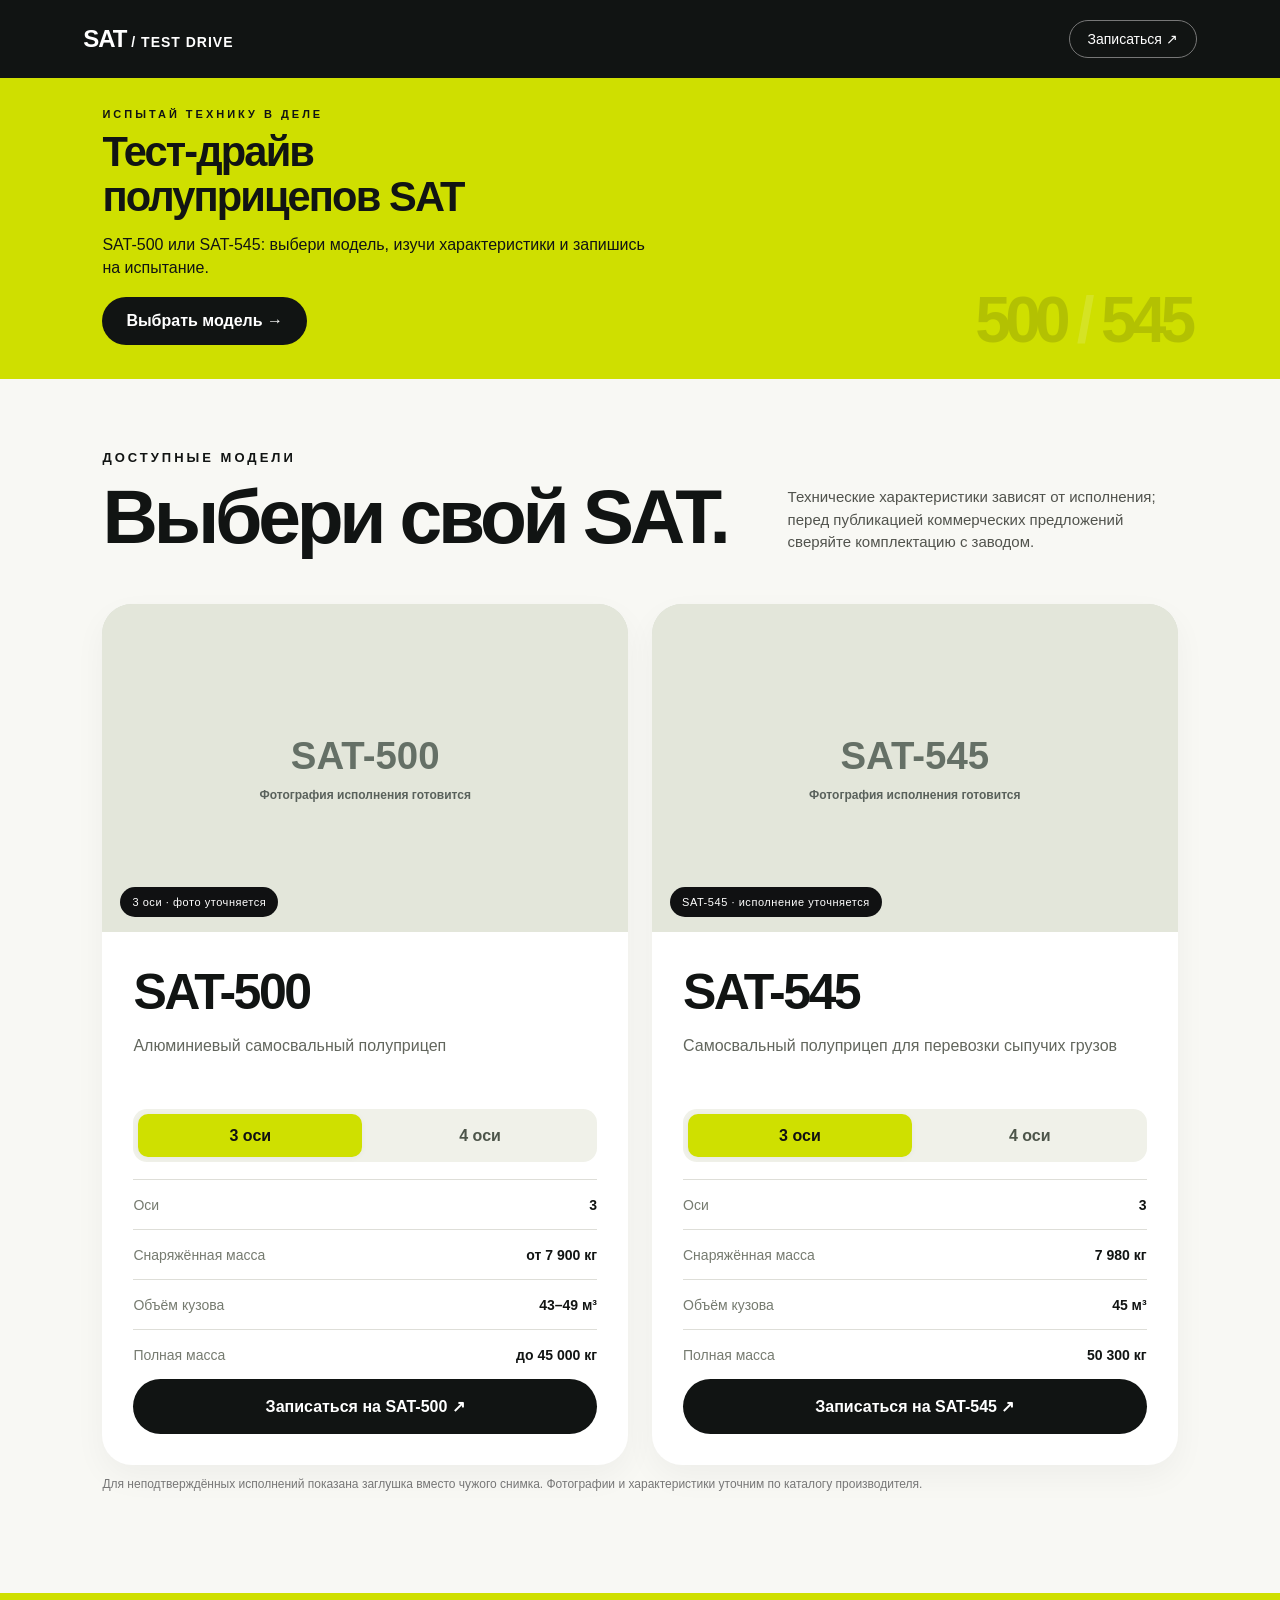
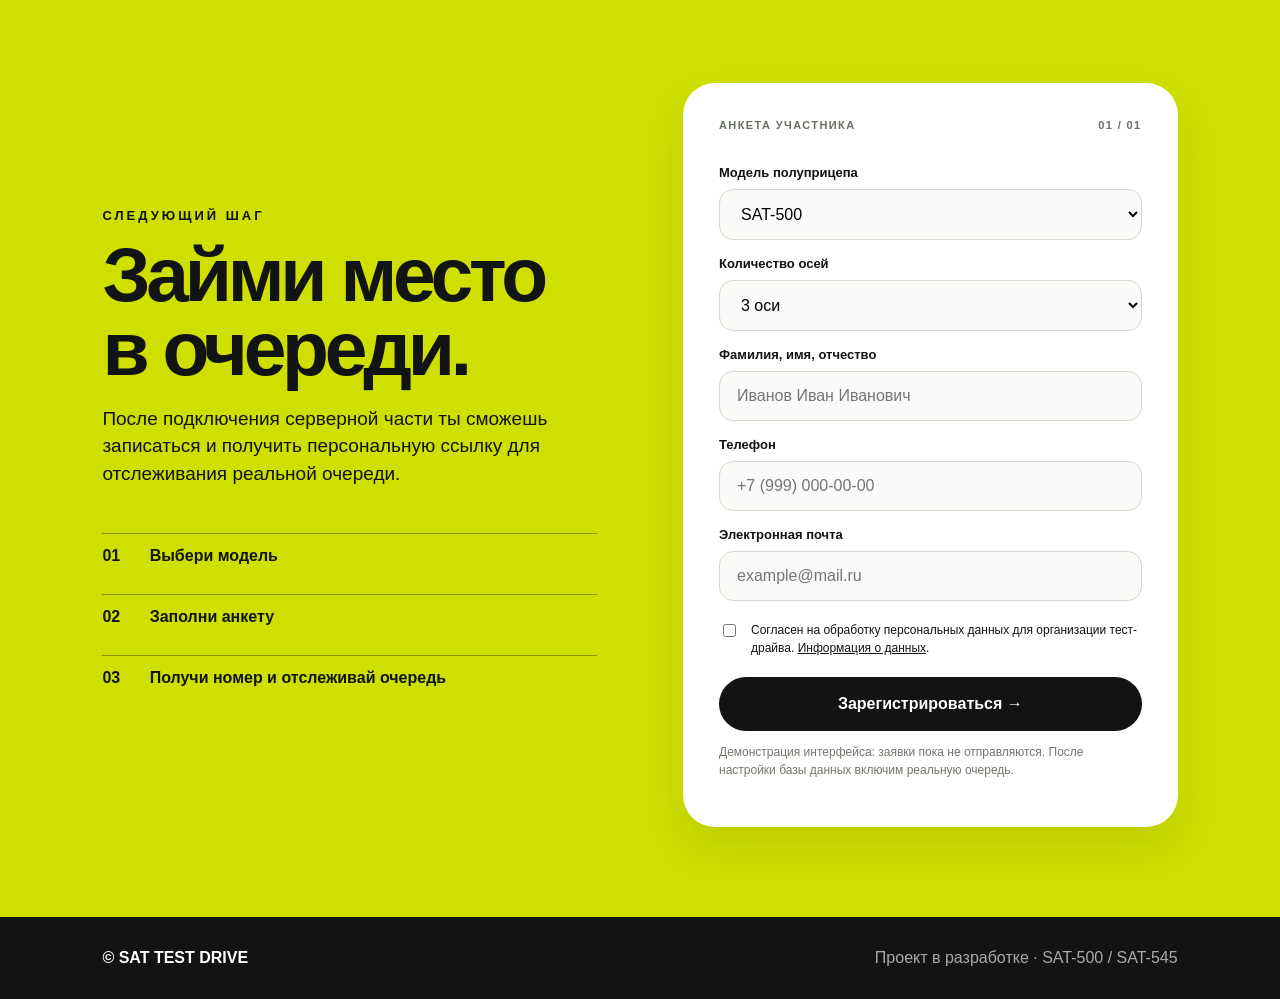
==== commit 4b93159b: "Initialize cards without incorrect axle photo and bust JS cache" ====
--- a/index.html
+++ b/index.html
@@ -10,9 +10,9 @@
 <div class="spec"><span>Оси</span><b data-spec="axles">3</b></div><div class="spec"><span>Снаряжённая масса</span><b data-spec="curb">от 7 900 кг</b></div><div class="spec"><span>Объём кузова</span><b data-spec="volume">43–49 м³</b></div><div class="spec"><span>Полная масса</span><b data-spec="gross">до 45 000 кг</b></div>
 <button class="select-model" data-model="SAT-500">Записаться на SAT-500 ↗</button></div></article>
 <article class="model-card" data-card-model="SAT-545">
-<div class="model-art photo second"><img loading="lazy" src="https://satpricep.ru/upload/dev2fun.imagecompress/webp/resize_cache/iblock/8a6/940_640_0/tsmisk24qf23z0ww7xgjf1qdowt82i4n.webp" alt="Изображение полуприцепа SAT-545"><div class="photo-placeholder" hidden>SAT-545 <small>Фотография исполнения готовится</small></div><span class="photo-caption">SAT-545 · исполнение уточняется</span></div>
+<div class="model-art photo second"><img loading="lazy" src="" hidden alt="SAT-545"><div class="photo-placeholder">SAT-545 <small>Фотография исполнения готовится</small></div><span class="photo-caption">SAT-545 · исполнение уточняется</span></div>
 <div class="card-inside"><h3>SAT-545</h3><p class="muted">Самосвальный полуприцеп для перевозки сыпучих грузов</p>
 <div class="axle-select" role="group" aria-label="Количество осей SAT-545"><button type="button" class="axle-option is-active" data-axles="3" aria-pressed="true">3 оси</button><button type="button" class="axle-option" data-axles="4" aria-pressed="false">4 оси</button></div>
 <div class="spec"><span>Оси</span><b data-spec="axles">3</b></div><div class="spec"><span>Снаряжённая масса</span><b data-spec="curb">7 980 кг</b></div><div class="spec"><span>Объём кузова</span><b data-spec="volume">45 м³</b></div><div class="spec"><span>Полная масса</span><b data-spec="gross">50 300 кг</b></div>
 <button class="select-model" data-model="SAT-545">Записаться на SAT-545 ↗</button></div></article></div><p class="footnote">Для неподтверждённых исполнений показана заглушка вместо чужого снимка. Фотографии и характеристики уточним по каталогу производителя.</p></section>
-<section class="signup section" id="form"><div class="signup-text"><p class="eyebrow">СЛЕДУЮЩИЙ ШАГ</p><h2>Займи место<br>в очереди.</h2><p>После подключения серверной части ты сможешь записаться и получить персональную ссылку для отслеживания реальной очереди.</p><div class="steps"><p><b>01</b> Выбери модель</p><p><b>02</b> Заполни анкету</p><p><b>03</b> Получи номер и отслеживай очередь</p></div></div><form class="form-card" id="application"><div class="form-top"><span>АНКЕТА УЧАСТНИКА</span><span>01 / 01</span></div><label for="model">Модель полуприцепа</label><select id="model" name="model" required><option>SAT-500</option><option>SAT-545</option></select><label for="axles">Количество осей</label><select id="axles" name="axles" required><option value="3">3 оси</option><option value="4">4 оси</option></select><label for="fullname">Фамилия, имя, отчество</label><input id="fullname" name="name" autocomplete="name" placeholder="Иванов Иван Иванович" required minlength="5"><label for="phone">Телефон</label><input id="phone" name="phone" autocomplete="tel" type="tel" placeholder="+7 (999) 000-00-00" required><label for="email">Электронная почта</label><input id="email" name="email" autocomplete="email" type="email" placeholder="example@mail.ru" required><label class="consent"><input type="checkbox" required> <span>Согласен на обработку персональных данных для организации тест-драйва. <a href="privacy.html">Информация о данных</a>.</span></label><button class="submit" type="submit">Зарегистрироваться →</button><p class="form-notice" role="status" id="form-message">Демонстрация интерфейса: заявки пока не отправляются. После настройки базы данных включим реальную очередь.</p></form></section></main><footer>© SAT TEST DRIVE <span>Проект в разработке · SAT-500 / SAT-545</span></footer><script src="assets/app.js" defer></script></body></html>+<section class="signup section" id="form"><div class="signup-text"><p class="eyebrow">СЛЕДУЮЩИЙ ШАГ</p><h2>Займи место<br>в очереди.</h2><p>После подключения серверной части ты сможешь записаться и получить персональную ссылку для отслеживания реальной очереди.</p><div class="steps"><p><b>01</b> Выбери модель</p><p><b>02</b> Заполни анкету</p><p><b>03</b> Получи номер и отслеживай очередь</p></div></div><form class="form-card" id="application"><div class="form-top"><span>АНКЕТА УЧАСТНИКА</span><span>01 / 01</span></div><label for="model">Модель полуприцепа</label><select id="model" name="model" required><option>SAT-500</option><option>SAT-545</option></select><label for="axles">Количество осей</label><select id="axles" name="axles" required><option value="3">3 оси</option><option value="4">4 оси</option></select><label for="fullname">Фамилия, имя, отчество</label><input id="fullname" name="name" autocomplete="name" placeholder="Иванов Иван Иванович" required minlength="5"><label for="phone">Телефон</label><input id="phone" name="phone" autocomplete="tel" type="tel" placeholder="+7 (999) 000-00-00" required><label for="email">Электронная почта</label><input id="email" name="email" autocomplete="email" type="email" placeholder="example@mail.ru" required><label class="consent"><input type="checkbox" required> <span>Согласен на обработку персональных данных для организации тест-драйва. <a href="privacy.html">Информация о данных</a>.</span></label><button class="submit" type="submit">Зарегистрироваться →</button><p class="form-notice" role="status" id="form-message">Демонстрация интерфейса: заявки пока не отправляются. После настройки базы данных включим реальную очередь.</p></form></section></main><footer>© SAT TEST DRIVE <span>Проект в разработке · SAT-500 / SAT-545</span></footer><script src="assets/app.js?v=4" defer></script></body></html>
--- a/assets/style.css
+++ b/assets/style.css
@@ -25,3 +25,14 @@
 .card-inside .spec{min-height:50px;align-items:center}
 .card-inside .select-model{margin-top:auto;flex-shrink:0}
 @media(max-width:760px){.hero{padding:28px 6% 30px}.hero h1{font-size:clamp(29px,7.8vw,42px)}.hero p{font-size:15px}.cards{grid-template-columns:1fr}.card-inside .muted{min-height:0}}
+
+/* Two-variant selector and synchronized card sizes */
+.axle-select{display:grid;grid-template-columns:1fr 1fr;gap:6px;padding:5px;background:#f0f1e9;border-radius:14px;margin:12px 0 17px}
+.axle-option{border:0;background:transparent;color:#4d554a;border-radius:10px;min-height:43px;cursor:pointer;font-weight:800}
+.axle-option.is-active{background:#cfe000;color:#111;box-shadow:0 1px 6px #0000000a}
+.axle-option:focus-visible{outline:3px solid #111;outline-offset:2px}
+.model-art.photo .photo-placeholder{position:absolute;inset:0;display:flex;align-items:center;justify-content:center;flex-direction:column;font-size:clamp(25px,3vw,48px);font-weight:900;color:#657066;background:#e3e6da}
+.model-art.photo .photo-placeholder small{font-size:12px;letter-spacing:0;font-weight:600;margin-top:10px;color:#59615b}
+.model-art.photo [hidden]{display:none!important}
+.model-art.photo .photo-caption{position:absolute;z-index:1;bottom:15px;left:18px;background:#101112;color:#fff;padding:9px 12px;border-radius:20px;font-size:11px}
+.card-inside .select-model{margin-top:auto}
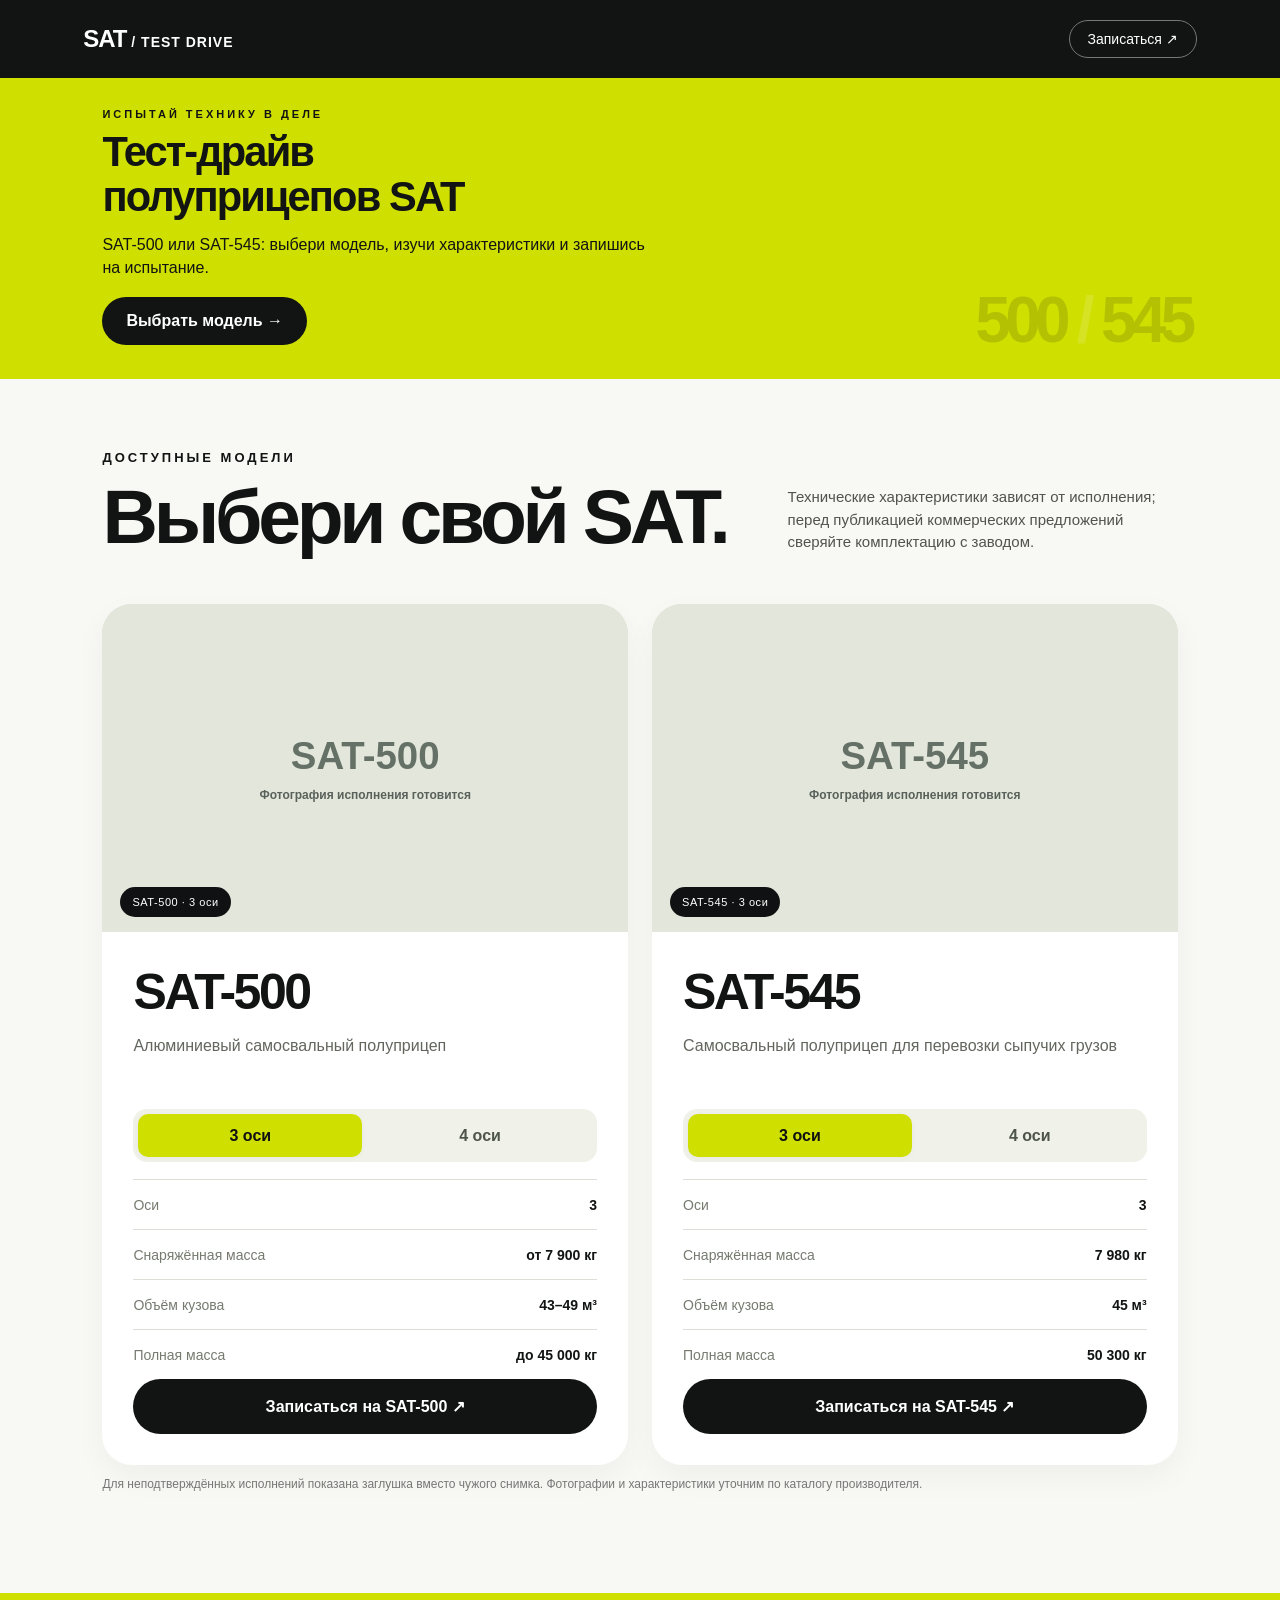
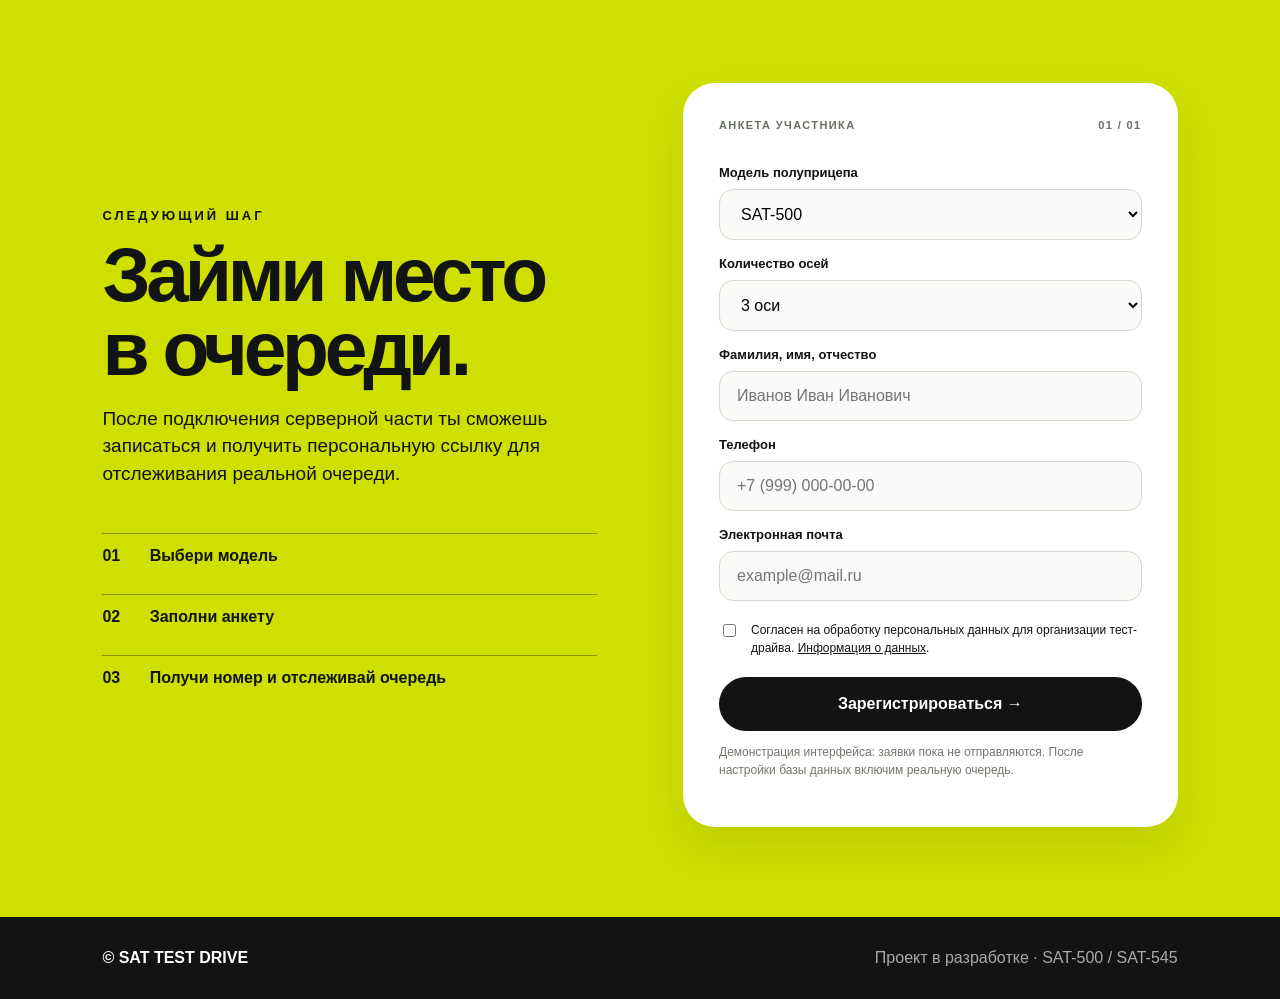
==== commit 9a4995f0: "Refresh app JS asset version after photo adjustments" ====
--- a/index.html
+++ b/index.html
@@ -15,4 +15,4 @@
 <div class="axle-select" role="group" aria-label="Количество осей SAT-545"><button type="button" class="axle-option is-active" data-axles="3" aria-pressed="true">3 оси</button><button type="button" class="axle-option" data-axles="4" aria-pressed="false">4 оси</button></div>
 <div class="spec"><span>Оси</span><b data-spec="axles">3</b></div><div class="spec"><span>Снаряжённая масса</span><b data-spec="curb">7 980 кг</b></div><div class="spec"><span>Объём кузова</span><b data-spec="volume">45 м³</b></div><div class="spec"><span>Полная масса</span><b data-spec="gross">50 300 кг</b></div>
 <button class="select-model" data-model="SAT-545">Записаться на SAT-545 ↗</button></div></article></div><p class="footnote">Для неподтверждённых исполнений показана заглушка вместо чужого снимка. Фотографии и характеристики уточним по каталогу производителя.</p></section>
-<section class="signup section" id="form"><div class="signup-text"><p class="eyebrow">СЛЕДУЮЩИЙ ШАГ</p><h2>Займи место<br>в очереди.</h2><p>После подключения серверной части ты сможешь записаться и получить персональную ссылку для отслеживания реальной очереди.</p><div class="steps"><p><b>01</b> Выбери модель</p><p><b>02</b> Заполни анкету</p><p><b>03</b> Получи номер и отслеживай очередь</p></div></div><form class="form-card" id="application"><div class="form-top"><span>АНКЕТА УЧАСТНИКА</span><span>01 / 01</span></div><label for="model">Модель полуприцепа</label><select id="model" name="model" required><option>SAT-500</option><option>SAT-545</option></select><label for="axles">Количество осей</label><select id="axles" name="axles" required><option value="3">3 оси</option><option value="4">4 оси</option></select><label for="fullname">Фамилия, имя, отчество</label><input id="fullname" name="name" autocomplete="name" placeholder="Иванов Иван Иванович" required minlength="5"><label for="phone">Телефон</label><input id="phone" name="phone" autocomplete="tel" type="tel" placeholder="+7 (999) 000-00-00" required><label for="email">Электронная почта</label><input id="email" name="email" autocomplete="email" type="email" placeholder="example@mail.ru" required><label class="consent"><input type="checkbox" required> <span>Согласен на обработку персональных данных для организации тест-драйва. <a href="privacy.html">Информация о данных</a>.</span></label><button class="submit" type="submit">Зарегистрироваться →</button><p class="form-notice" role="status" id="form-message">Демонстрация интерфейса: заявки пока не отправляются. После настройки базы данных включим реальную очередь.</p></form></section></main><footer>© SAT TEST DRIVE <span>Проект в разработке · SAT-500 / SAT-545</span></footer><script src="assets/app.js?v=4" defer></script></body></html>+<section class="signup section" id="form"><div class="signup-text"><p class="eyebrow">СЛЕДУЮЩИЙ ШАГ</p><h2>Займи место<br>в очереди.</h2><p>После подключения серверной части ты сможешь записаться и получить персональную ссылку для отслеживания реальной очереди.</p><div class="steps"><p><b>01</b> Выбери модель</p><p><b>02</b> Заполни анкету</p><p><b>03</b> Получи номер и отслеживай очередь</p></div></div><form class="form-card" id="application"><div class="form-top"><span>АНКЕТА УЧАСТНИКА</span><span>01 / 01</span></div><label for="model">Модель полуприцепа</label><select id="model" name="model" required><option>SAT-500</option><option>SAT-545</option></select><label for="axles">Количество осей</label><select id="axles" name="axles" required><option value="3">3 оси</option><option value="4">4 оси</option></select><label for="fullname">Фамилия, имя, отчество</label><input id="fullname" name="name" autocomplete="name" placeholder="Иванов Иван Иванович" required minlength="5"><label for="phone">Телефон</label><input id="phone" name="phone" autocomplete="tel" type="tel" placeholder="+7 (999) 000-00-00" required><label for="email">Электронная почта</label><input id="email" name="email" autocomplete="email" type="email" placeholder="example@mail.ru" required><label class="consent"><input type="checkbox" required> <span>Согласен на обработку персональных данных для организации тест-драйва. <a href="privacy.html">Информация о данных</a>.</span></label><button class="submit" type="submit">Зарегистрироваться →</button><p class="form-notice" role="status" id="form-message">Демонстрация интерфейса: заявки пока не отправляются. После настройки базы данных включим реальную очередь.</p></form></section></main><footer>© SAT TEST DRIVE <span>Проект в разработке · SAT-500 / SAT-545</span></footer><script src="assets/app.js?v=5" defer></script></body></html>
